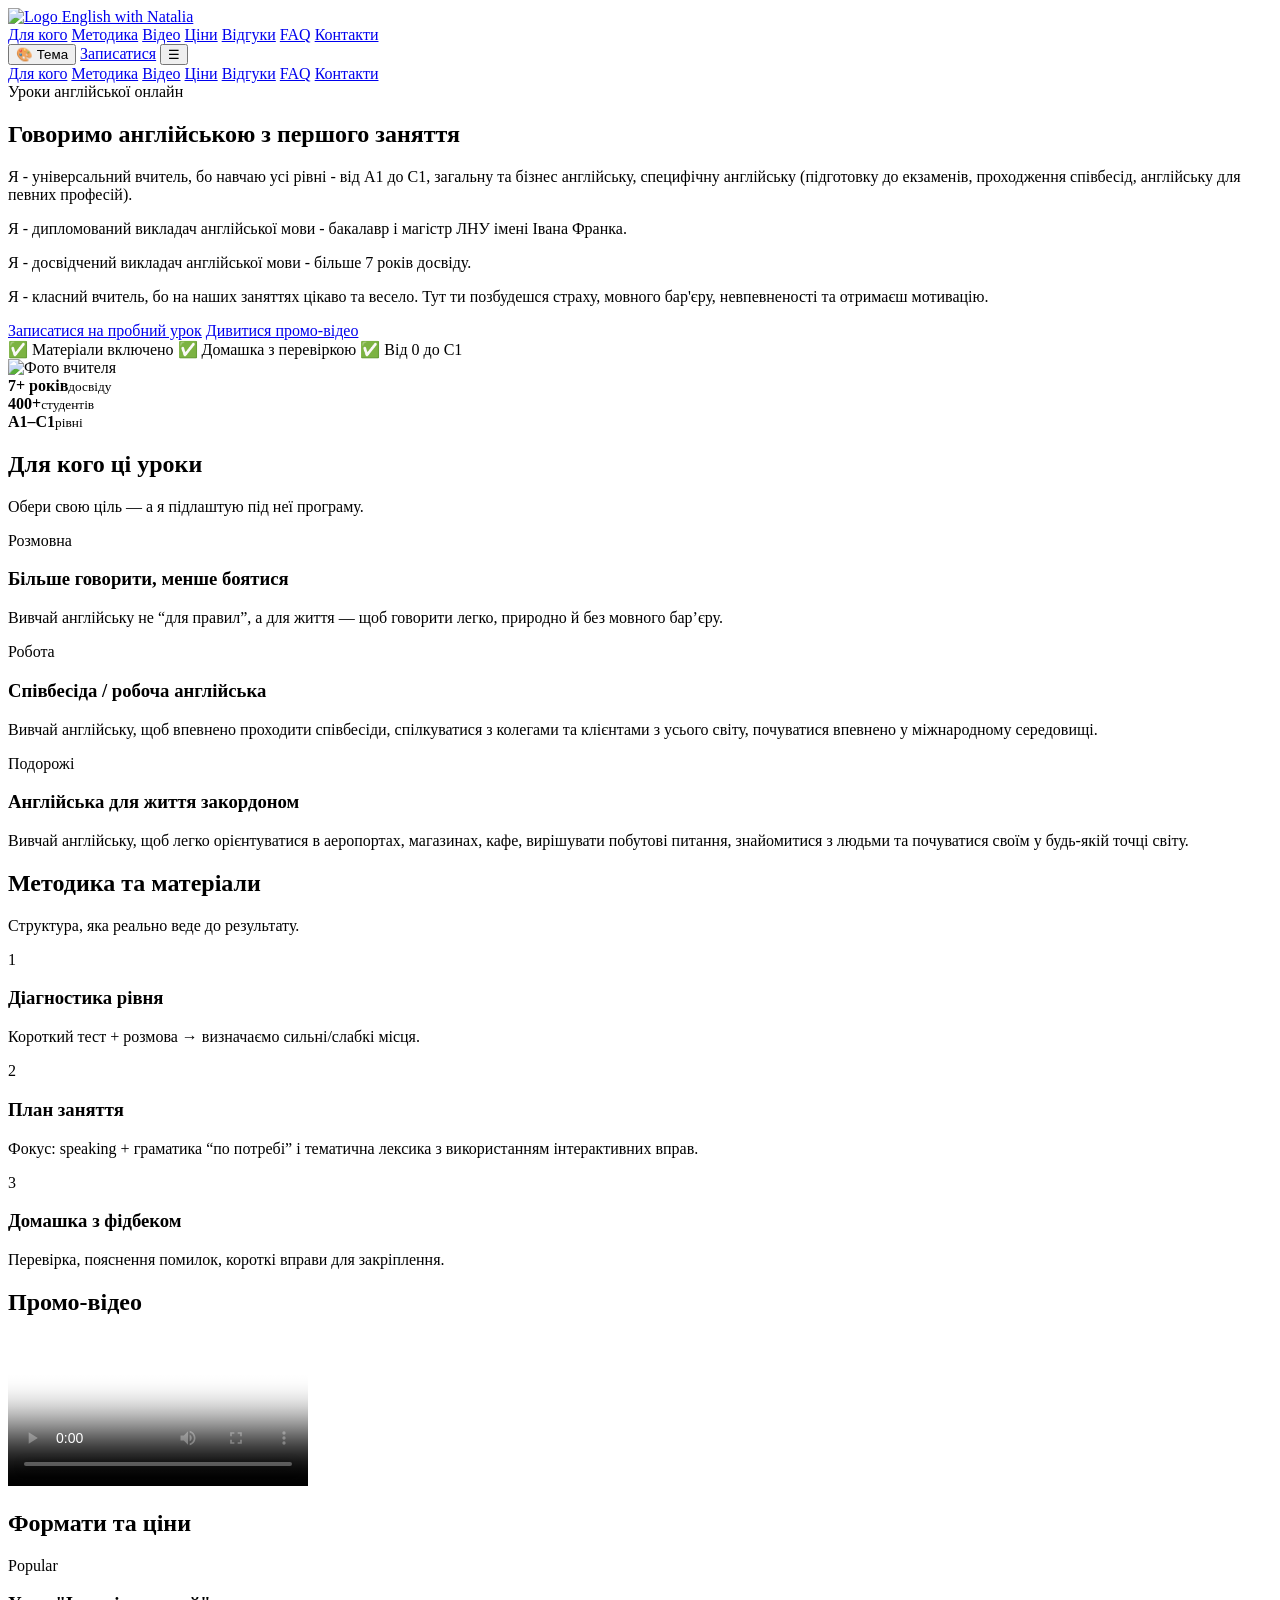
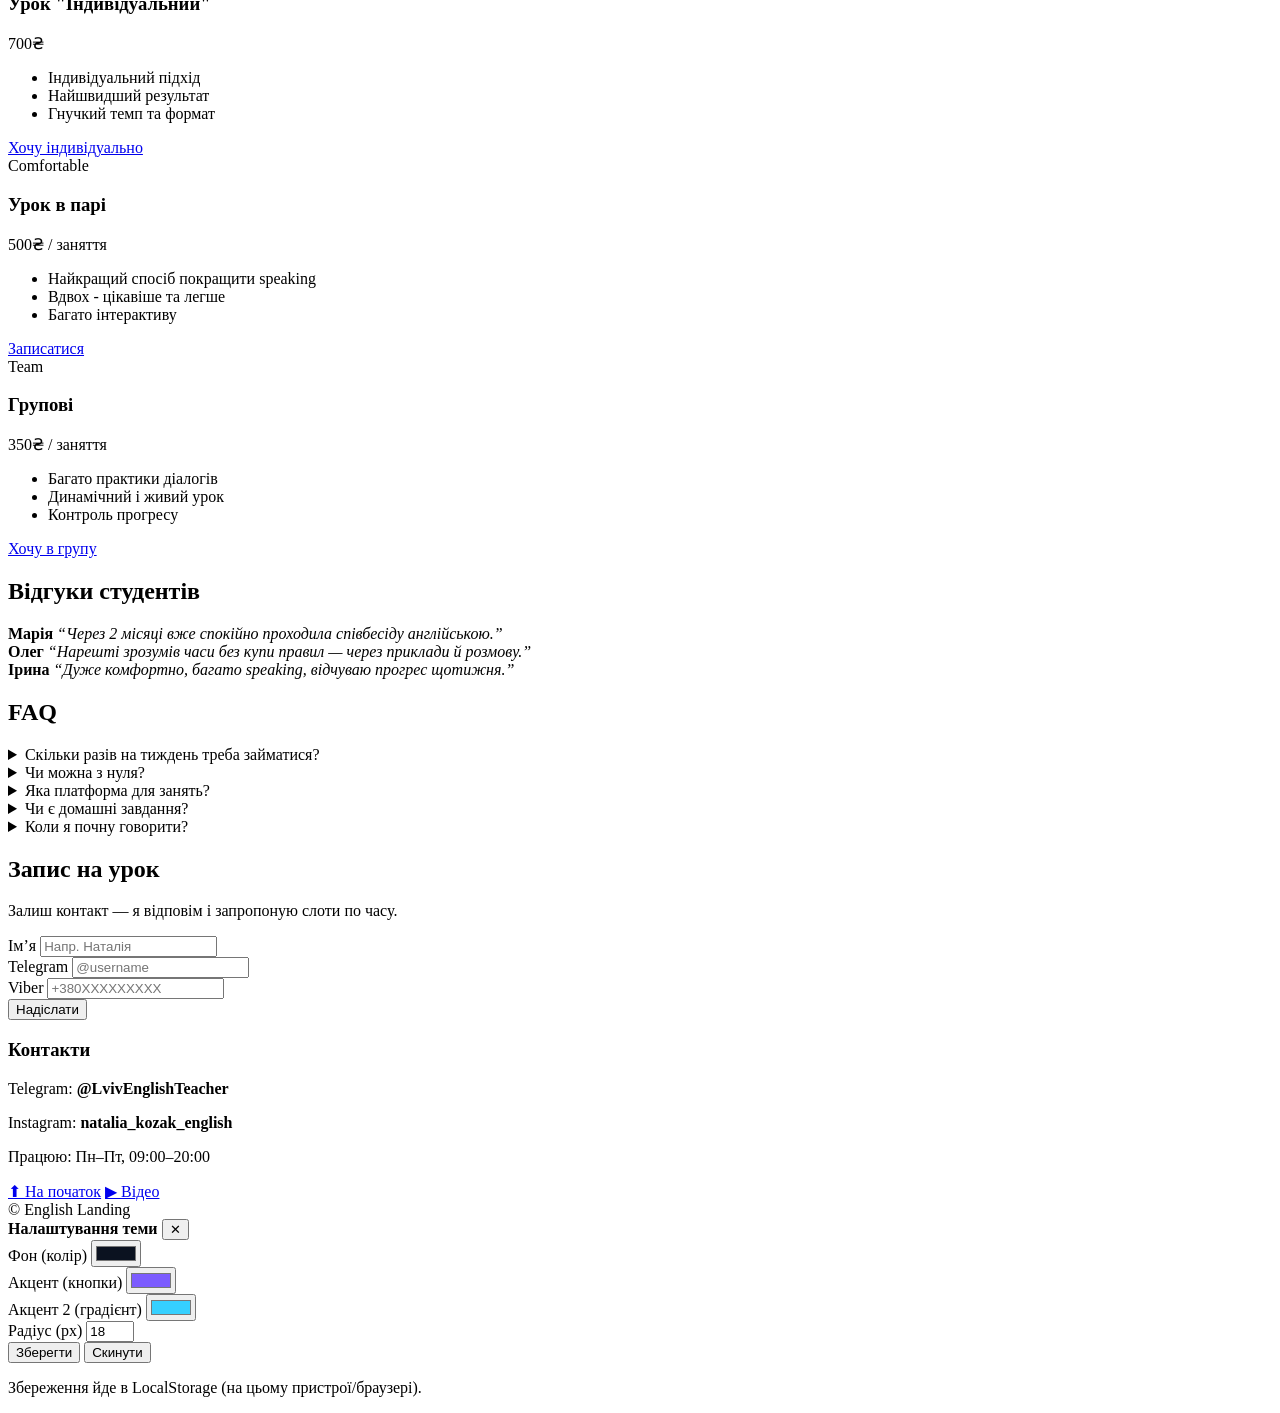
==== index.html @ 418b1274 "Add files via upload" ====
<!doctype html>
<html lang="uk">
<head>
  <meta charset="utf-8" />
  <meta name="viewport" content="width=device-width, initial-scale=1" />
  <title>English Landing — One Page</title>
  <meta name="description" content="Односторінковий лендінг для вчителя англійської: плавний скрол, адаптив, відео, редагування фону і кнопок." />

  <link rel="icon" href="assets/icons/favicon.ico" />
  <link rel="stylesheet" href="assets/css/style.css" />
</head>

<body>
  <div class="bg-blobs" aria-hidden="true">
    <div class="blob b1"></div>
    <div class="blob b2"></div>
  </div>
  <div class="grain" aria-hidden="true"></div>

  <!-- Header -->
  <header class="header">
    <div class="container">
      <nav class="nav" aria-label="Головна навігація">
        <a class="brand" href="#hero">
          <span class="logo">
            <img src="assets/img/logo.png" alt="Logo" />
          </span>
          <span>English with Natalia</span>
        </a>

        <div class="navlinks" id="navlinks">
          <a href="#forwho">Для кого</a>
          <a href="#method">Методика</a>
          <a href="#video">Відео</a>
          <a href="#pricing">Ціни</a>
          <a href="#reviews">Відгуки</a>
          <a href="#faq">FAQ</a>
          <a href="#contact">Контакти</a>
        </div>

        <div class="nav-cta">
          <button class="btn" id="themeBtn" type="button" title="Налаштувати фон і кнопки">🎨 Тема</button>
          <a class="btn btn-primary" href="#contact">Записатися</a>
          <button class="btn burger" id="burger" type="button" aria-label="Відкрити меню">☰</button>
        </div>
      </nav>
    </div>

    <div class="drawer" id="drawer" role="dialog" aria-label="Мобільне меню">
      <div class="container">
        <a href="#forwho">Для кого</a>
        <a href="#method">Методика</a>
        <a href="#video">Відео</a>
        <a href="#pricing">Ціни</a>
        <a href="#reviews">Відгуки</a>
        <a href="#faq">FAQ</a>
        <a href="#contact">Контакти</a>
      </div>
    </div>
  </header>

  <!-- Main -->
  <main>
    <!-- Hero -->
    <section class="hero" id="hero">
      <div class="container">
        <div class="hero-grid">
          <div class="card hero-copy">
            <div class="kicker"><span class="dot"></span>Уроки англійської онлайн</div>
            <h1>Говоримо англійською з першого заняття</h1>
            <p class="hero-lead">
              Я - універсальний вчитель, бо навчаю усі рівні - від А1 до С1, загальну та бізнес англійську, специфічну англійську (підготовку до екзаменів, проходження співбесід, англійську для певних професій).
			<p class="hero-lead">
              Я - дипломований викладач англійської мови - бакалавр і магістр ЛНУ імені Івана Франка.
			<p class="hero-lead">
			  Я - досвідчений викладач англійської мови - більше 7 років досвіду.
			<p class="hero-lead">
			  Я - класний вчитель, бо на наших заняттях цікаво та весело. Тут ти позбудешся страху, мовного бар'єру, невпевненості та отримаєш мотивацію.

            </p>

            <div class="hero-actions">
              <a class="btn btn-primary" href="#contact">Записатися на пробний урок</a>
              <a class="btn" href="#video">Дивитися промо-відео</a>
            </div>

            <div class="pill-row" aria-label="Переваги коротко">
              <span class="pill">✅ Матеріали включено</span>
              <span class="pill">✅ Домашка з перевіркою</span>
              <span class="pill">✅ Від 0 до C1</span>
            </div>
          </div>

          <div class="card hero-media">
            <div class="portrait">
              <img class="hero-photo" src="assets/img/hero-photo.jpg" alt="Фото вчителя" />
            </div>

            <div class="stats" aria-label="Швидкі цифри">
              <div class="stat"><b>7+ років</b><small>досвіду</small></div>
              <div class="stat"><b>400+</b><small>студентів</small></div>
              <div class="stat"><b>A1–C1</b><small>рівні</small></div>
            </div>
          </div>
        </div>
      </div>
    </section>

    <!-- For who -->
    <section id="forwho">
      <div class="container">
        <div class="section-head">
          <h2>Для кого ці уроки</h2>
          <p>Обери свою ціль — а я підлаштую під неї програму.</p>
        </div>

        <div class="grid-3">
          <div class="card feature">
            <div class="tag">Розмовна</div>
            <h3>Більше говорити, менше боятися</h3>
            <p>Вивчай англійську не “для правил”, а для життя — щоб говорити легко, природно й без мовного бар’єру.</p>
          </div>
          <div class="card feature">
            <div class="tag">Робота</div>
            <h3>Співбесіда / робоча англійська</h3>
            <p>Вивчай англійську, щоб впевнено проходити співбесіди, спілкуватися з колегами та клієнтами з усього світу, почуватися впевнено у міжнародному середовищі.</p>
          </div>
          <div class="card feature">
            <div class="tag">Подорожі</div>
            <h3>Англійська для життя закордоном</h3>
            <p>Вивчай англійську, щоб легко орієнтуватися в аеропортах, магазинах, кафе, вирішувати побутові питання, знайомитися з людьми та почуватися своїм у будь-якій точці світу.</p>
          </div>
        </div>
      </div>
    </section>

    <!-- Method -->
    <section id="method">
      <div class="container">
        <div class="section-head">
          <h2>Методика та матеріали</h2>
          <p>Структура, яка реально веде до результату.</p>
        </div>

        <div class="grid-3">
          <div class="card feature">
            <div class="tag">1</div>
            <h3>Діагностика рівня</h3>
            <p>Короткий тест + розмова → визначаємо сильні/слабкі місця.</p>
          </div>
          <div class="card feature">
            <div class="tag">2</div>
            <h3>План заняття</h3>
            <p>Фокус: speaking + граматика “по потребі” і тематична лексика з використанням інтерактивних вправ.</p>
          </div>
          <div class="card feature">
            <div class="tag">3</div>
            <h3>Домашка з фідбеком</h3>
            <p>Перевірка, пояснення помилок, короткі вправи для закріплення.</p>
          </div>
        </div>
      </div>
    </section>

    <!-- Video -->
    <section id="video">
      <div class="container">
        <div class="section-head">
          <h2>Промо-відео</h2>
        </div>

        <div class="card video-wrap">
          <div class="video">
            <video
              controls
              playsinline
              preload="metadata"
              poster="assets/img/video-cover.jpg"
            >
              <source src="assets/video/promo.mp4" type="video/mp4" />
              Ваш браузер не підтримує відео.
            </video>
          </div>
        </div>
      </div>
    </section>

    <!-- Pricing -->
    <section id="pricing">
      <div class="container">
        <div class="section-head">
          <h2>Формати та ціни</h2>
        </div>

        <div class="grid-3">
          <div class="card price-card">
            <div class="tag">Popular</div>
            <h3>Урок "Індивідуальний"</h3>
            <div class="price"> 700₴</div>
            <ul>
              <li>Індивідуальний підхід</li>
              <li>Найшвидший результат</li>
              <li>Гнучкий темп та формат</li>
            </ul>
            <a class="btn btn-primary" href="#contact">Хочу індивідуально</a>
          </div>

          <div class="card price-card popular">
            <div class="tag">Comfortable</div>
            <h3>Урок в парі</h3>
            <div class="price">500₴ / заняття</div>
            <ul>
              <li>Найкращий спосіб покращити speaking</li>
              <li>Вдвох - цікавіше та легше</li>
              <li>Багато інтерактиву</li>
            </ul>
            <a class="btn btn-primary" href="#contact">Записатися</a>
          </div>

          <div class="card price-card">
            <div class="tag">Team</div>
            <h3>Групові</h3>
            <div class="price">350₴ / заняття</div>
            <ul>
              <li>Багато практики діалогів</li>
              <li>Динамічний і живий урок</li>
              <li>Контроль прогресу</li>
            </ul>
            <a class="btn btn-primary" href="#contact">Хочу в групу</a>
          </div>
        </div>
      </div>
    </section>

    <!-- Reviews -->
    <section id="reviews">
      <div class="container">
        <div class="section-head">
          <h2>Відгуки студентів</h2>
        </div>

        <div class="grid-3">
          <div class="card quote">
            <b>Марія</b>
            <em>“Через 2 місяці вже спокійно проходила співбесіду англійською.”</em>
          </div>
          <div class="card quote">
            <b>Олег</b>
            <em>“Нарешті зрозумів часи без купи правил — через приклади й розмову.”</em>
          </div>
          <div class="card quote">
            <b>Ірина</b>
            <em>“Дуже комфортно, багато speaking, відчуваю прогрес щотижня.”</em>
          </div>
        </div>
      </div>
    </section>

    <!-- FAQ -->
    <section id="faq">
      <div class="container">
        <div class="section-head">
          <h2>FAQ</h2>
        </div>

        <details>
          <summary>Скільки разів на тиждень треба займатися?</summary>
          <p>Зазвичай 2 рази/тиждень дають стабільний прогрес. Але можна адаптувати під графік.</p>
        </details>
        <details>
          <summary>Чи можна з нуля?</summary>
          <p>Так. Почнемо з бази (A1), багато говоріння простими конструкціями + поступово нарощуємо.</p>
        </details>
        <details>
          <summary>Яка платформа для занять?</summary>
          <p>Zoom + інтерактивні матеріали. Все підкажу перед першим уроком.</p>
        </details>
		<details>
          <summary>Чи є домашні завдання?</summary>
          <p>Так, але вони практичні, інтерактивні та не займають багато часу - 15-20хв.</p>
        </details>
		<details>
          <summary>Коли я почну говорити?</summary>
          <p>З першого заняття.</p>
        </details>
      </div>
    </section>

    <!-- Contact -->
    <section id="contact">
      <div class="container">
        <div class="section-head">
          <h2>Запис на урок</h2>
          <p>Залиш контакт — я відповім і запропоную слоти по часу.</p>
        </div>

        <div class="contact-grid">
          <div class="card contact-card">
            <form id="leadForm">
              <div class="field">
                <label for="name">Ім’я</label>
                <input id="name" name="name" placeholder="Напр. Наталія" required />
              </div>

              <div class="field">
                <label for="telegram">Telegram</label>
                <input id="telegram" name="telegram" placeholder="@username" />
              </div>

              <div class="field">
                <label for="viber">Viber</label>
                <input id="viber" name="viber" placeholder="+380XXXXXXXXX" />
              </div>

              <button class="btn btn-primary" type="submit">Надіслати</button>
              <p class="hint" id="formHint"></p>
            </form>
          </div>

          <div class="card contact-card">
            <h3 class="mb10">Контакти</h3>
            <p>Telegram: <b>@LvivEnglishTeacher</b></p>
            <p>Instagram: <b>natalia_kozak_english</b></p>
            <p class="mt10">Працюю: Пн–Пт, 09:00–20:00</p>
            <div class="contact-actions">
              <a class="btn" href="#hero">⬆︎ На початок</a>
              <a class="btn" href="#video">▶︎ Відео</a>
            </div>
          </div>
        </div>
      </div>
    </section>
  </main>

  <footer>
    <div class="container footer-row">
      <span>© <span id="year"></span> English Landing</span>
    </div>
  </footer>

  <!-- Theme editor panel -->
  <div class="theme-panel" id="themePanel" aria-label="Панель теми">
    <div class="card">
      <div class="panel-head">
        <b>Налаштування теми</b>
        <button class="btn" id="closeTheme" type="button">✕</button>
      </div>

      <div class="panel-grid">
        <div class="control">
          <label for="bgColor">Фон (колір)</label>
          <input id="bgColor" type="color" value="#0b1220" />
        </div>
        <div class="control">
          <label for="accentColor">Акцент (кнопки)</label>
          <input id="accentColor" type="color" value="#7c5cff" />
        </div>

        <div class="control">
          <label for="accent2Color">Акцент 2 (градієнт)</label>
          <input id="accent2Color" type="color" value="#35d0ff" />
        </div>
        <div class="control">
          <label for="radius">Радіус (px)</label>
          <input id="radius" type="number" min="10" max="28" step="1" value="18" />
        </div>
      </div>

      <div class="panel-actions">
        <button class="btn btn-primary" id="saveTheme" type="button">Зберегти</button>
        <button class="btn" id="resetTheme" type="button">Скинути</button>
      </div>

      <p class="hint">Збереження йде в LocalStorage (на цьому пристрої/браузері).</p>
    </div>
  </div>

  <script src="assets/js/script.js"></script>
</body>
</html>
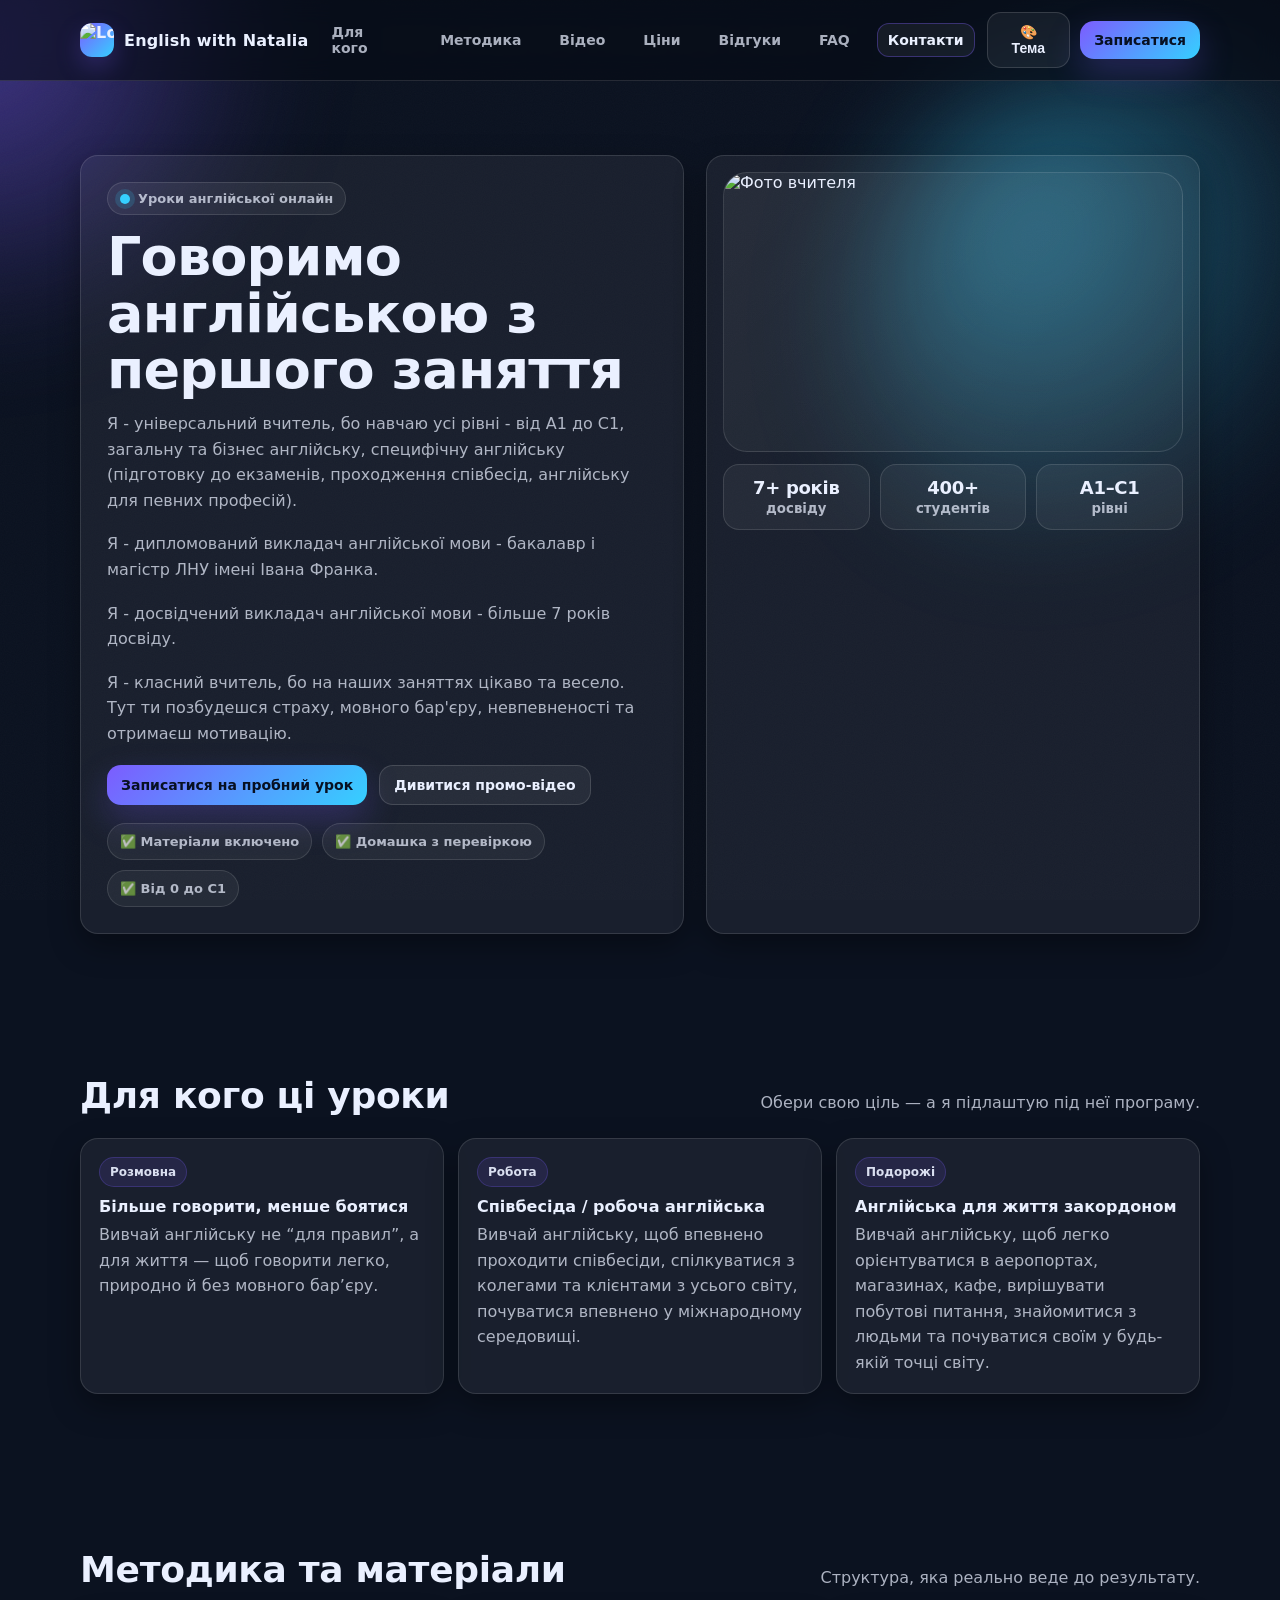
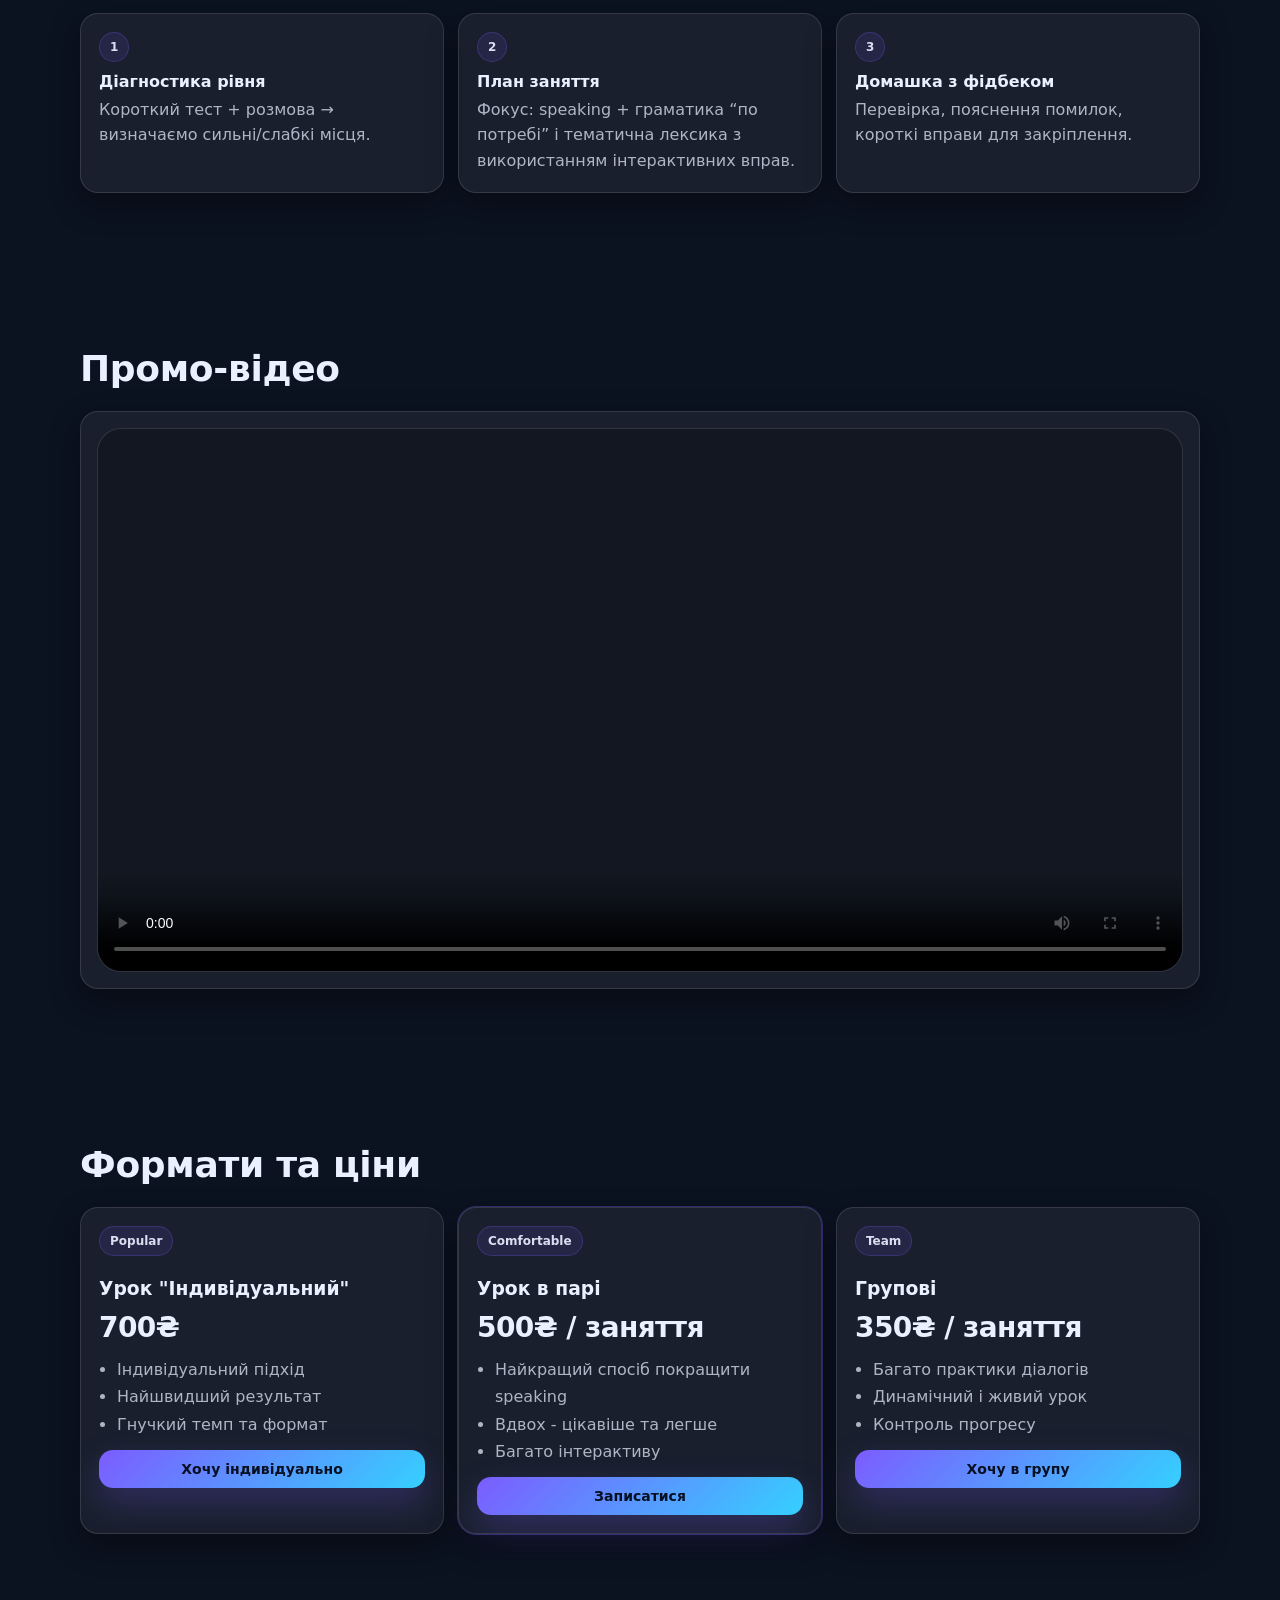
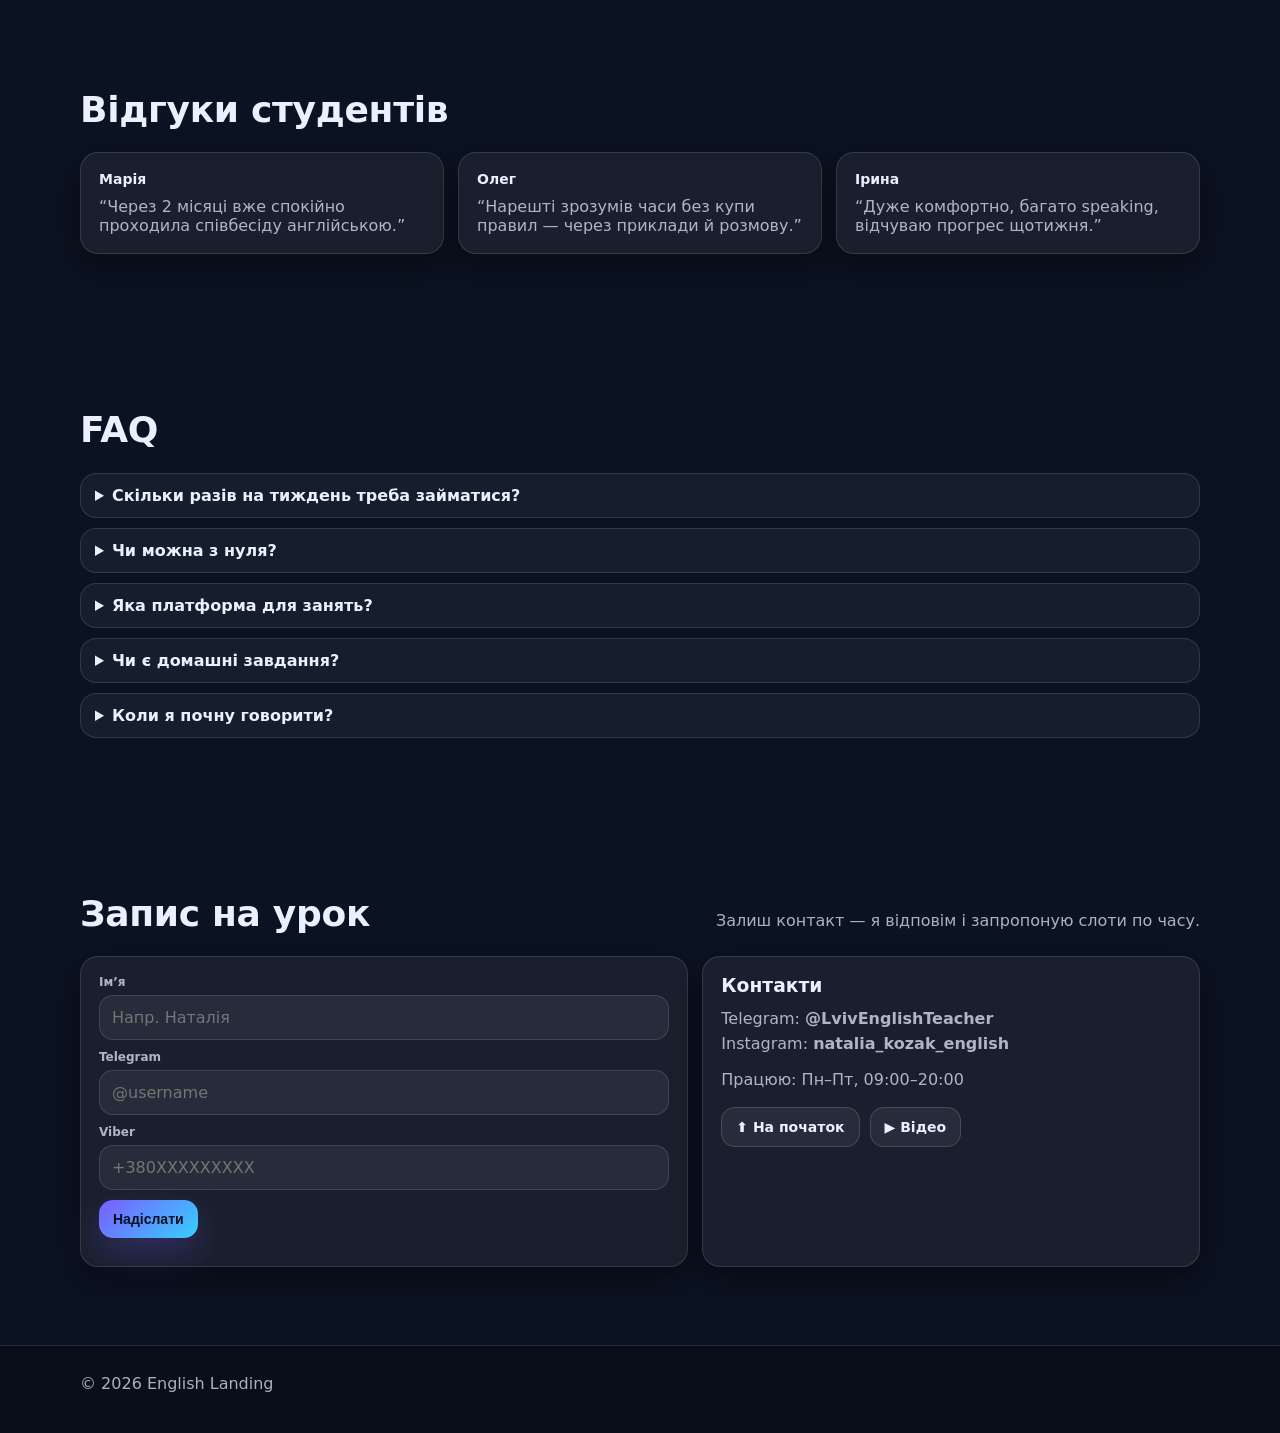
==== commit 702d9c86: "Inted update" ====
--- a/index.html
+++ b/index.html
@@ -377,4 +377,4 @@
 
   <script src="assets/js/script.js"></script>
 </body>
-</html>+</html>
--- a/assets/css/style.css
+++ b/assets/css/style.css
@@ -0,0 +1,508 @@
+:root{
+  --bg: #0b1220;
+  --surface: rgba(255,255,255,.06);
+  --surface-2: rgba(255,255,255,.09);
+  --text: #eaf0ff;
+  --muted: rgba(234,240,255,.72);
+  --border: rgba(255,255,255,.12);
+
+  --accent: #7c5cff;
+  --accent-2: #35d0ff;
+
+  --btn-bg: linear-gradient(135deg, var(--accent), var(--accent-2));
+  --btn-text: #071022;
+
+  --radius: 18px;
+  --shadow: 0 12px 30px rgba(0,0,0,.35);
+  --max: 1120px;
+}
+
+html{ scroll-behavior:smooth; }
+@media (prefers-reduced-motion: reduce){
+  html{ scroll-behavior:auto; }
+  *{ animation:none !important; transition:none !important; }
+}
+
+*{ box-sizing:border-box; }
+body{
+  margin:0;
+  font-family: ui-sans-serif, system-ui, -apple-system, Segoe UI, Roboto, Arial, "Apple Color Emoji","Segoe UI Emoji";
+  color: var(--text);
+  background: var(--bg);
+  overflow-x:hidden;
+}
+a{ color:inherit; text-decoration:none; }
+img{ max-width:100%; display:block; }
+
+.container{
+  width:min(var(--max), calc(100% - 40px));
+  margin-inline:auto;
+}
+
+/* Background blobs */
+.bg-blobs{
+  position:fixed;
+  inset:0;
+  z-index:-2;
+  pointer-events:none;
+  filter: blur(60px);
+  opacity:.55;
+}
+.blob{
+  position:absolute;
+  width:520px; height:520px;
+  border-radius:50%;
+  background: radial-gradient(circle at 30% 30%, rgba(124,92,255,.95), transparent 60%);
+  mix-blend-mode: screen;
+}
+.blob.b2{
+  width:560px; height:560px;
+  right:-140px; top:60px;
+  background: radial-gradient(circle at 30% 30%, rgba(53,208,255,.85), transparent 60%);
+}
+.blob.b1{ left:-180px; top:-120px; }
+.grain{
+  position:fixed;
+  inset:0;
+  z-index:-1;
+  pointer-events:none;
+  opacity:.12;
+  background-image:url("data:image/svg+xml,%3Csvg xmlns='http://www.w3.org/2000/svg' width='140' height='140'%3E%3Cfilter id='n'%3E%3CfeTurbulence type='fractalNoise' baseFrequency='.9' numOctaves='3' stitchTiles='stitch'/%3E%3C/filter%3E%3Crect width='140' height='140' filter='url(%23n)' opacity='.22'/%3E%3C/svg%3E");
+}
+
+/* Header / Nav */
+.header{
+  position:sticky;
+  top:0;
+  z-index:50;
+  backdrop-filter: blur(12px);
+  background: rgba(6,10,20,.6);
+  border-bottom: 1px solid var(--border);
+}
+.nav{
+  display:flex;
+  align-items:center;
+  justify-content:space-between;
+  padding:12px 0;
+  gap:12px;
+}
+.brand{
+  display:flex;
+  align-items:center;
+  gap:10px;
+  font-weight:700;
+  letter-spacing:.2px;
+  white-space:nowrap;
+}
+.logo{
+  width:34px; height:34px;
+  border-radius:12px;
+  overflow:hidden;
+  background: linear-gradient(135deg, rgba(124,92,255,1), rgba(53,208,255,1));
+  box-shadow: 0 10px 24px rgba(124,92,255,.25);
+  display:grid;
+  place-items:center;
+}
+.logo img{
+  width:100%;
+  height:100%;
+  object-fit:cover;
+}
+
+.navlinks{
+  display:flex;
+  gap:16px;
+  align-items:center;
+}
+.navlinks a{
+  padding:8px 10px;
+  border-radius:12px;
+  color: var(--muted);
+  font-weight:600;
+  font-size:14px;
+  border:1px solid transparent;
+}
+.navlinks a:hover{
+  color: var(--text);
+  background: rgba(255,255,255,.05);
+  border-color: var(--border);
+}
+.navlinks a.active{
+  color: var(--text);
+  background: rgba(255,255,255,.06);
+  border-color: rgba(124,92,255,.35);
+}
+
+.nav-cta{
+  display:flex;
+  align-items:center;
+  gap:10px;
+}
+.btn{
+  display:inline-flex;
+  align-items:center;
+  justify-content:center;
+  gap:10px;
+  padding: 11px 14px;
+  border-radius: 14px;
+  border: 1px solid rgba(255,255,255,.14);
+  background: rgba(255,255,255,.06);
+  color: var(--text);
+  font-weight:800;
+  font-size:14px;
+  cursor:pointer;
+  transition: transform .12s ease, background .12s ease, border-color .12s ease;
+  user-select:none;
+}
+.btn:hover{ transform: translateY(-1px); background: rgba(255,255,255,.08); }
+.btn:active{ transform: translateY(0); }
+
+.btn-primary{
+  border:none;
+  background: var(--btn-bg);
+  color: var(--btn-text);
+  box-shadow: 0 14px 34px rgba(124,92,255,.25);
+}
+
+.burger{
+  display:none;
+  width:44px;
+  height:44px;
+  border-radius:14px;
+}
+
+/* Mobile drawer */
+.drawer{
+  display:none;
+  position:fixed;
+  top:64px;
+  left:0; right:0;
+  background: rgba(6,10,20,.92);
+  border-bottom:1px solid var(--border);
+  backdrop-filter: blur(14px);
+  padding:12px 0 16px;
+  z-index:49;
+}
+.drawer a{
+  display:block;
+  padding:12px 0;
+  color: var(--muted);
+  font-weight:700;
+}
+.drawer a:hover{ color: var(--text); }
+
+/* Sections */
+section{ padding: 78px 0; }
+.section-head{
+  display:flex;
+  align-items:flex-end;
+  justify-content:space-between;
+  gap:14px;
+  margin-bottom:22px;
+}
+h1,h2,h3{ margin:0; }
+h2{
+  font-size: clamp(24px, 4vw, 36px);
+  line-height:1.12;
+  letter-spacing:-.3px;
+}
+p{ margin:0; color: var(--muted); line-height:1.6; }
+
+.card{
+  border:1px solid var(--border);
+  background: var(--surface);
+  border-radius: var(--radius);
+  box-shadow: var(--shadow);
+}
+
+/* Hero */
+.hero{ padding: 74px 0 64px; }
+.hero-grid{
+  display:grid;
+  grid-template-columns: 1.1fr .9fr;
+  gap:22px;
+  align-items:stretch;
+}
+.hero-copy{ padding: 26px; }
+.kicker{
+  display:inline-flex;
+  gap:8px;
+  align-items:center;
+  padding:8px 12px;
+  border-radius:999px;
+  background: rgba(255,255,255,.06);
+  border: 1px solid var(--border);
+  color: var(--muted);
+  font-weight:700;
+  font-size:13px;
+  margin-bottom:14px;
+  width:fit-content;
+}
+.dot{
+  width:10px;height:10px;border-radius:50%;
+  background: rgba(53,208,255,1);
+  box-shadow: 0 0 0 5px rgba(53,208,255,.16);
+}
+.hero h1{
+  font-size: clamp(32px, 5vw, 54px);
+  line-height:1.05;
+  letter-spacing:-.8px;
+  margin-bottom:12px;
+}
+.hero-lead{
+  font-size: 16px;
+  margin-bottom:18px;
+  max-width: 60ch;
+}
+.hero-actions{
+  display:flex;
+  gap:12px;
+  flex-wrap:wrap;
+  margin-top: 18px;
+}
+.pill-row{
+  display:flex;
+  gap:10px;
+  flex-wrap:wrap;
+  margin-top: 18px;
+}
+.pill{
+  padding:10px 12px;
+  border-radius:999px;
+  background: rgba(255,255,255,.05);
+  border:1px solid var(--border);
+  color: var(--muted);
+  font-weight:700;
+  font-size:13px;
+}
+
+.hero-media{
+  padding: 16px;
+  display:flex;
+  flex-direction:column;
+  gap:12px;
+}
+.portrait{
+  border-radius: calc(var(--radius) + 6px);
+  overflow:hidden;
+  border:1px solid var(--border);
+  background: linear-gradient(135deg, rgba(255,255,255,.06), rgba(255,255,255,.02));
+  position:relative;
+  min-height: 280px;
+}
+.hero-photo{
+  width:100%;
+  height:100%;
+  object-fit:cover;
+  display:block;
+}
+
+.stats{
+  display:grid;
+  grid-template-columns: repeat(3, 1fr);
+  gap:10px;
+}
+.stat{
+  padding:12px;
+  border-radius:16px;
+  border:1px solid var(--border);
+  background: rgba(255,255,255,.05);
+  text-align:center;
+}
+.stat b{
+  display:block;
+  font-size:18px;
+  letter-spacing:-.3px;
+}
+.stat small{ color: var(--muted); font-weight:700; }
+
+/* Grids */
+.grid-3{
+  display:grid;
+  grid-template-columns: repeat(3, 1fr);
+  gap:14px;
+}
+.feature{ padding:18px; }
+.feature h3{ font-size:16px; margin-bottom:6px; }
+.tag{
+  display:inline-flex;
+  padding:7px 10px;
+  border-radius:999px;
+  background: rgba(124,92,255,.12);
+  border:1px solid rgba(124,92,255,.25);
+  color: rgba(234,240,255,.92);
+  font-weight:800;
+  font-size:12px;
+  margin-bottom:10px;
+  width:fit-content;
+}
+
+/* Video */
+.video-wrap{ padding: 16px; }
+.video{
+  width:100%;
+  border-radius: calc(var(--radius) + 6px);
+  overflow:hidden;
+  border:1px solid var(--border);
+  background: rgba(0,0,0,.25);
+}
+.video video{ width:100%; height:auto; display:block; }
+.video-hint{ margin-top:12px; }
+
+/* Pricing */
+.price-card{
+  padding:18px;
+  display:flex;
+  flex-direction:column;
+  gap:12px;
+}
+.price{ font-size:28px; font-weight:900; letter-spacing:-.6px; }
+.price-card ul{
+  margin:0;
+  padding:0 0 0 18px;
+  color: var(--muted);
+  line-height:1.7;
+}
+.price-card .btn{ width:100%; }
+.price-card.popular{ outline:1px solid rgba(124,92,255,.35); }
+
+/* Reviews */
+.quote{
+  padding:18px;
+  display:flex;
+  flex-direction:column;
+  gap:10px;
+}
+.quote b{ font-size:14px; }
+.quote em{ font-style:normal; color:var(--muted); }
+
+/* FAQ */
+details{
+  border:1px solid var(--border);
+  border-radius:16px;
+  background: rgba(255,255,255,.05);
+  padding: 12px 14px;
+}
+details + details{ margin-top:10px; }
+summary{
+  cursor:pointer;
+  font-weight:800;
+  color: var(--text);
+  outline:none;
+}
+details p{ margin-top:10px; }
+
+/* Contact */
+.contact-grid{
+  display:grid;
+  grid-template-columns: 1.1fr .9fr;
+  gap:14px;
+  align-items:stretch;
+}
+.contact-card{ padding:18px; }
+.field{
+  display:flex;
+  flex-direction:column;
+  gap:6px;
+  margin-bottom:10px;
+}
+label{
+  font-weight:800;
+  color: var(--muted);
+  font-size:12px;
+}
+input, textarea{
+  width:100%;
+  padding:12px 12px;
+  border-radius:14px;
+  border:1px solid var(--border);
+  background: rgba(255,255,255,.06);
+  color: var(--text);
+  font: inherit;
+  outline:none;
+}
+textarea{ min-height:110px; resize:vertical; }
+.hint{
+  font-size:12px;
+  color: var(--muted);
+  margin-top:10px;
+}
+
+.mb10{ margin-bottom:10px; }
+.mt10{ margin-top:10px; }
+.contact-actions{ margin-top:14px; display:flex; gap:10px; flex-wrap:wrap; }
+
+/* Footer */
+footer{
+  padding: 28px 0 40px;
+  color: var(--muted);
+  border-top:1px solid var(--border);
+  background: rgba(6,10,20,.35);
+}
+.footer-row{
+  display:flex;
+  justify-content:space-between;
+  gap:12px;
+  flex-wrap:wrap;
+}
+
+/* Theme panel */
+.theme-panel{
+  position:fixed;
+  right:14px;
+  bottom:14px;
+  z-index:60;
+  width: min(360px, calc(100vw - 28px));
+  display:none;
+}
+.theme-panel.open{ display:block; }
+.theme-panel .card{ padding:14px; }
+.panel-head{
+  display:flex;
+  justify-content:space-between;
+  align-items:center;
+  gap:10px;
+  margin-bottom:10px;
+}
+.panel-head b{ font-size:14px; }
+.panel-grid{
+  display:grid;
+  grid-template-columns: 1fr 1fr;
+  gap:10px;
+}
+.control{
+  display:flex;
+  flex-direction:column;
+  gap:6px;
+}
+.control label{
+  font-size:12px;
+  color: var(--muted);
+  font-weight:800;
+}
+.control input[type="color"]{
+  height:42px;
+  padding:0;
+  border-radius:12px;
+  overflow:hidden;
+  border:1px solid var(--border);
+  background: rgba(255,255,255,.06);
+}
+.panel-actions{
+  display:flex;
+  gap:10px;
+  margin-top:10px;
+}
+
+/* Responsive */
+@media (max-width: 920px){
+  .hero-grid{ grid-template-columns: 1fr; }
+  .contact-grid{ grid-template-columns: 1fr; }
+}
+@media (max-width: 760px){
+  section{ padding: 64px 0; }
+  .navlinks{ display:none; }
+  .burger{ display:inline-flex; }
+  .stats{ grid-template-columns: repeat(3, 1fr); }
+  .grid-3{ grid-template-columns: 1fr; }
+}
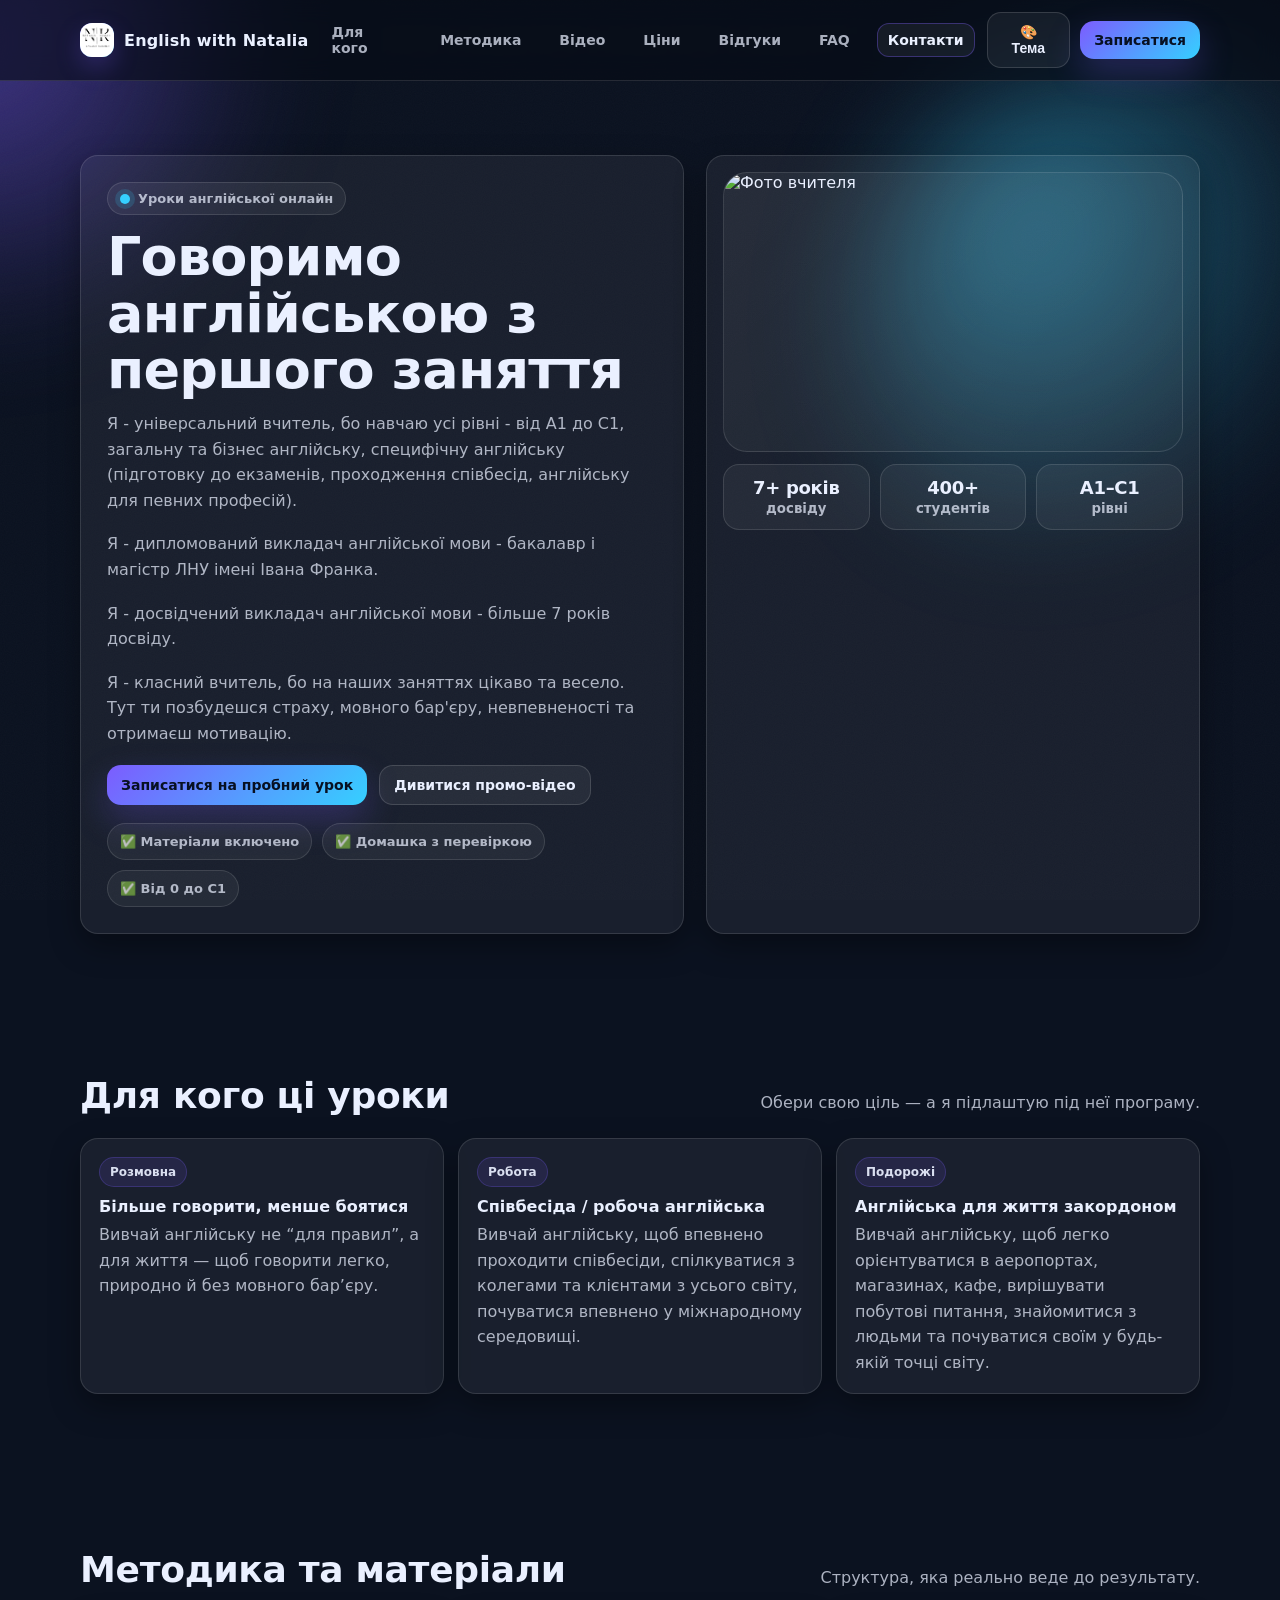
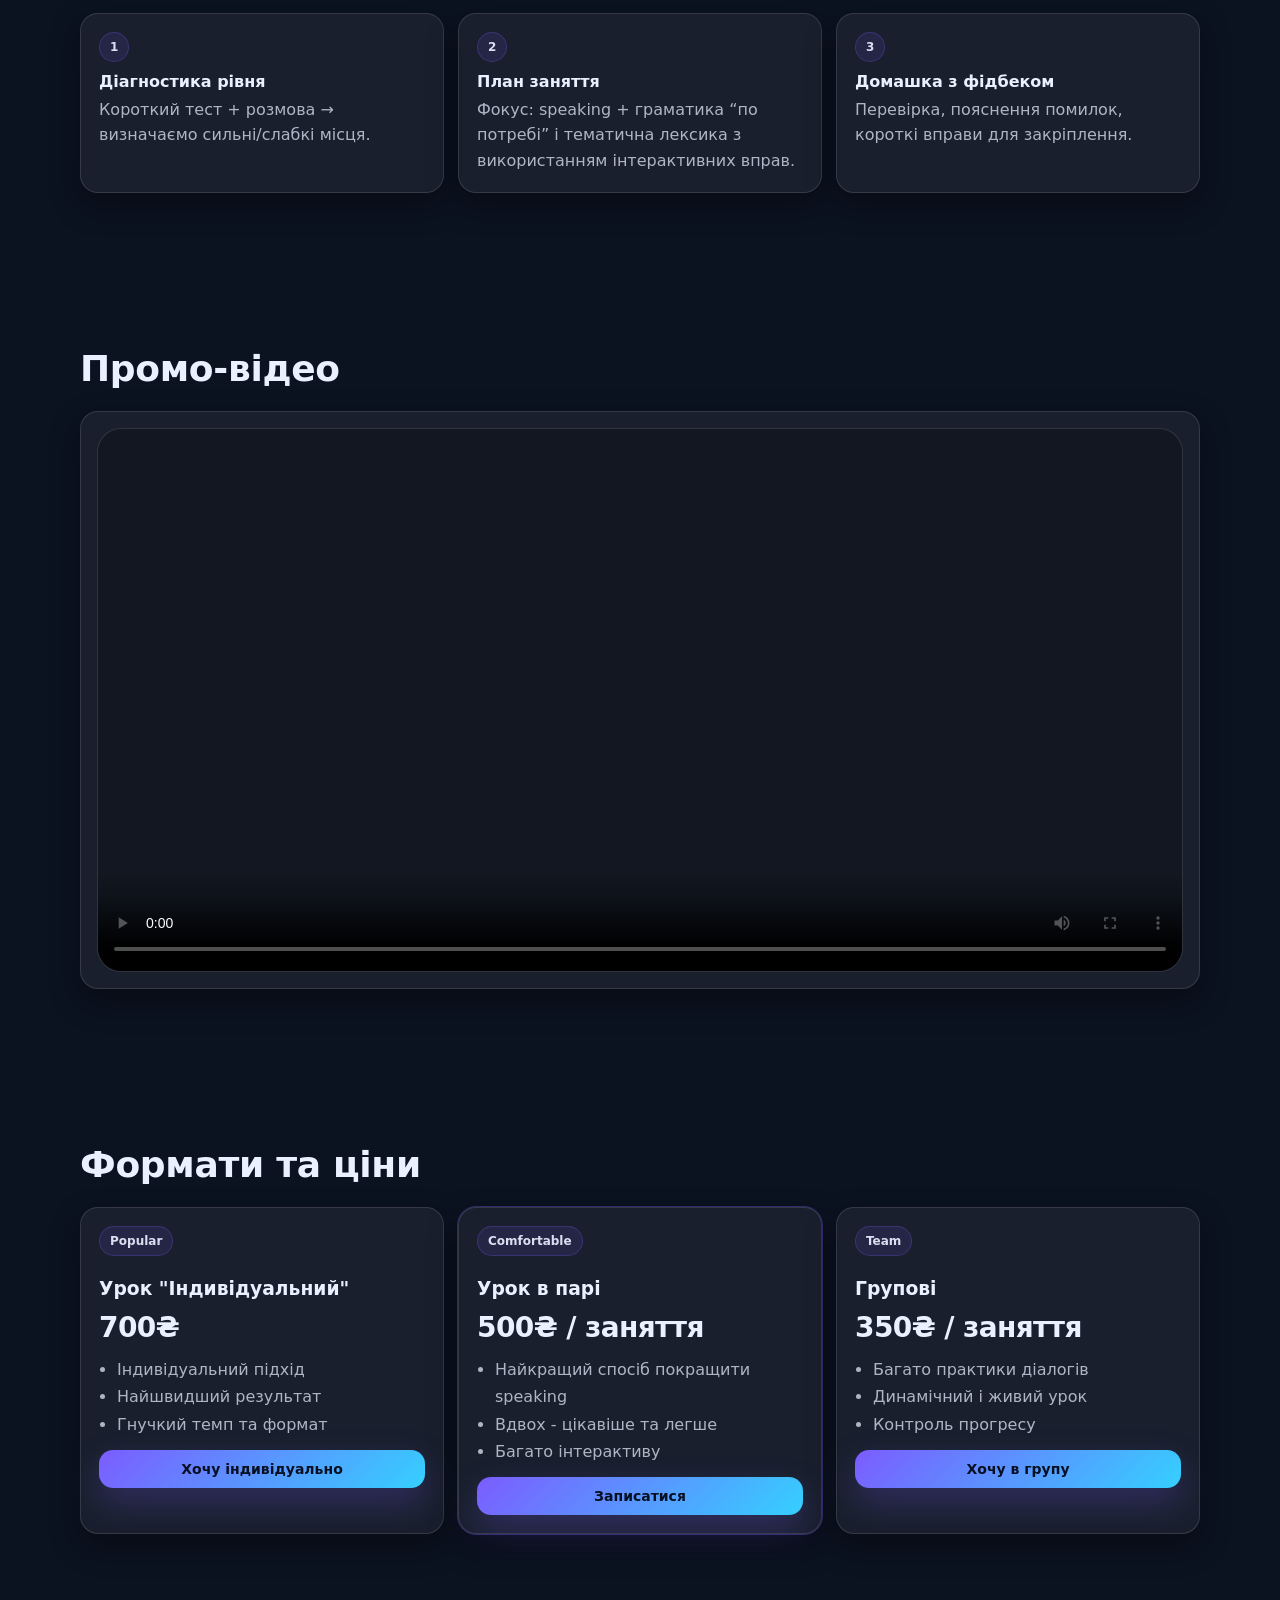
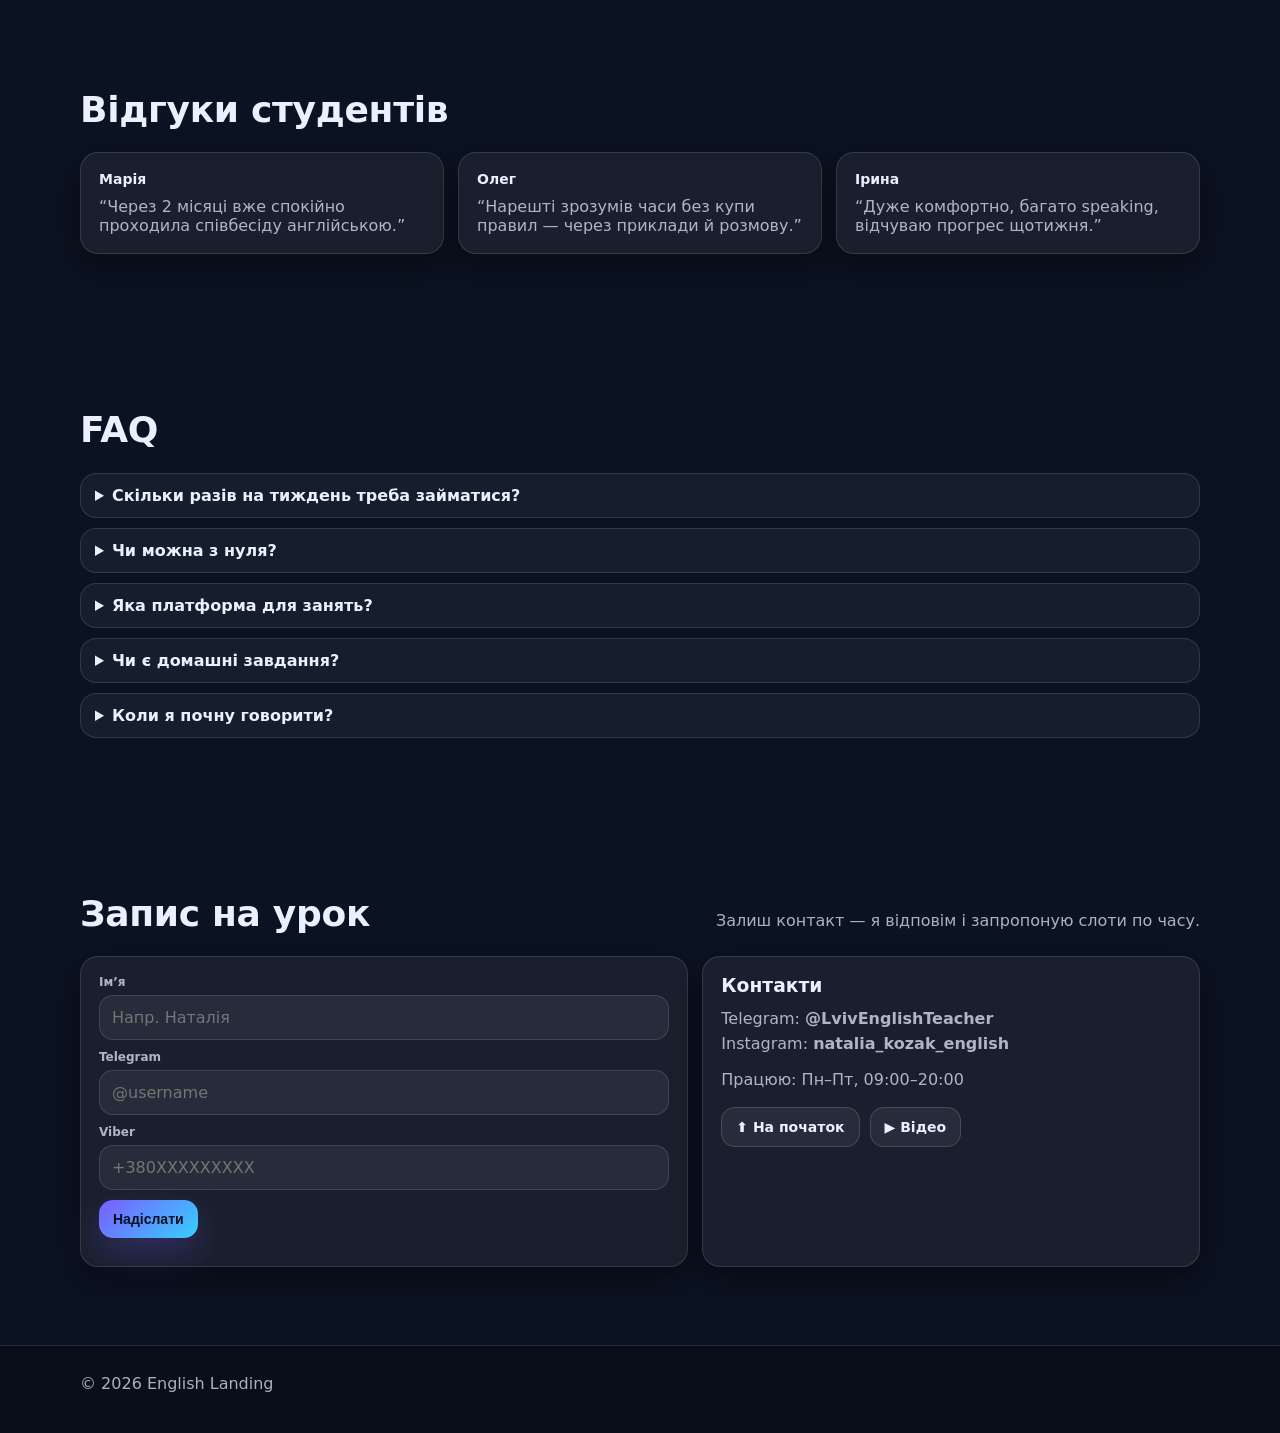
==== commit 8f296ff2: "Inted update photo register" ====
--- a/index.html
+++ b/index.html
@@ -93,7 +93,7 @@
 
           <div class="card hero-media">
             <div class="portrait">
-              <img class="hero-photo" src="assets/img/hero-photo.jpg" alt="Фото вчителя" />
+              <img class="hero-photo" src="assets/img/hero-photo.JPG" alt="Фото вчителя" />
             </div>
 
             <div class="stats" aria-label="Швидкі цифри">
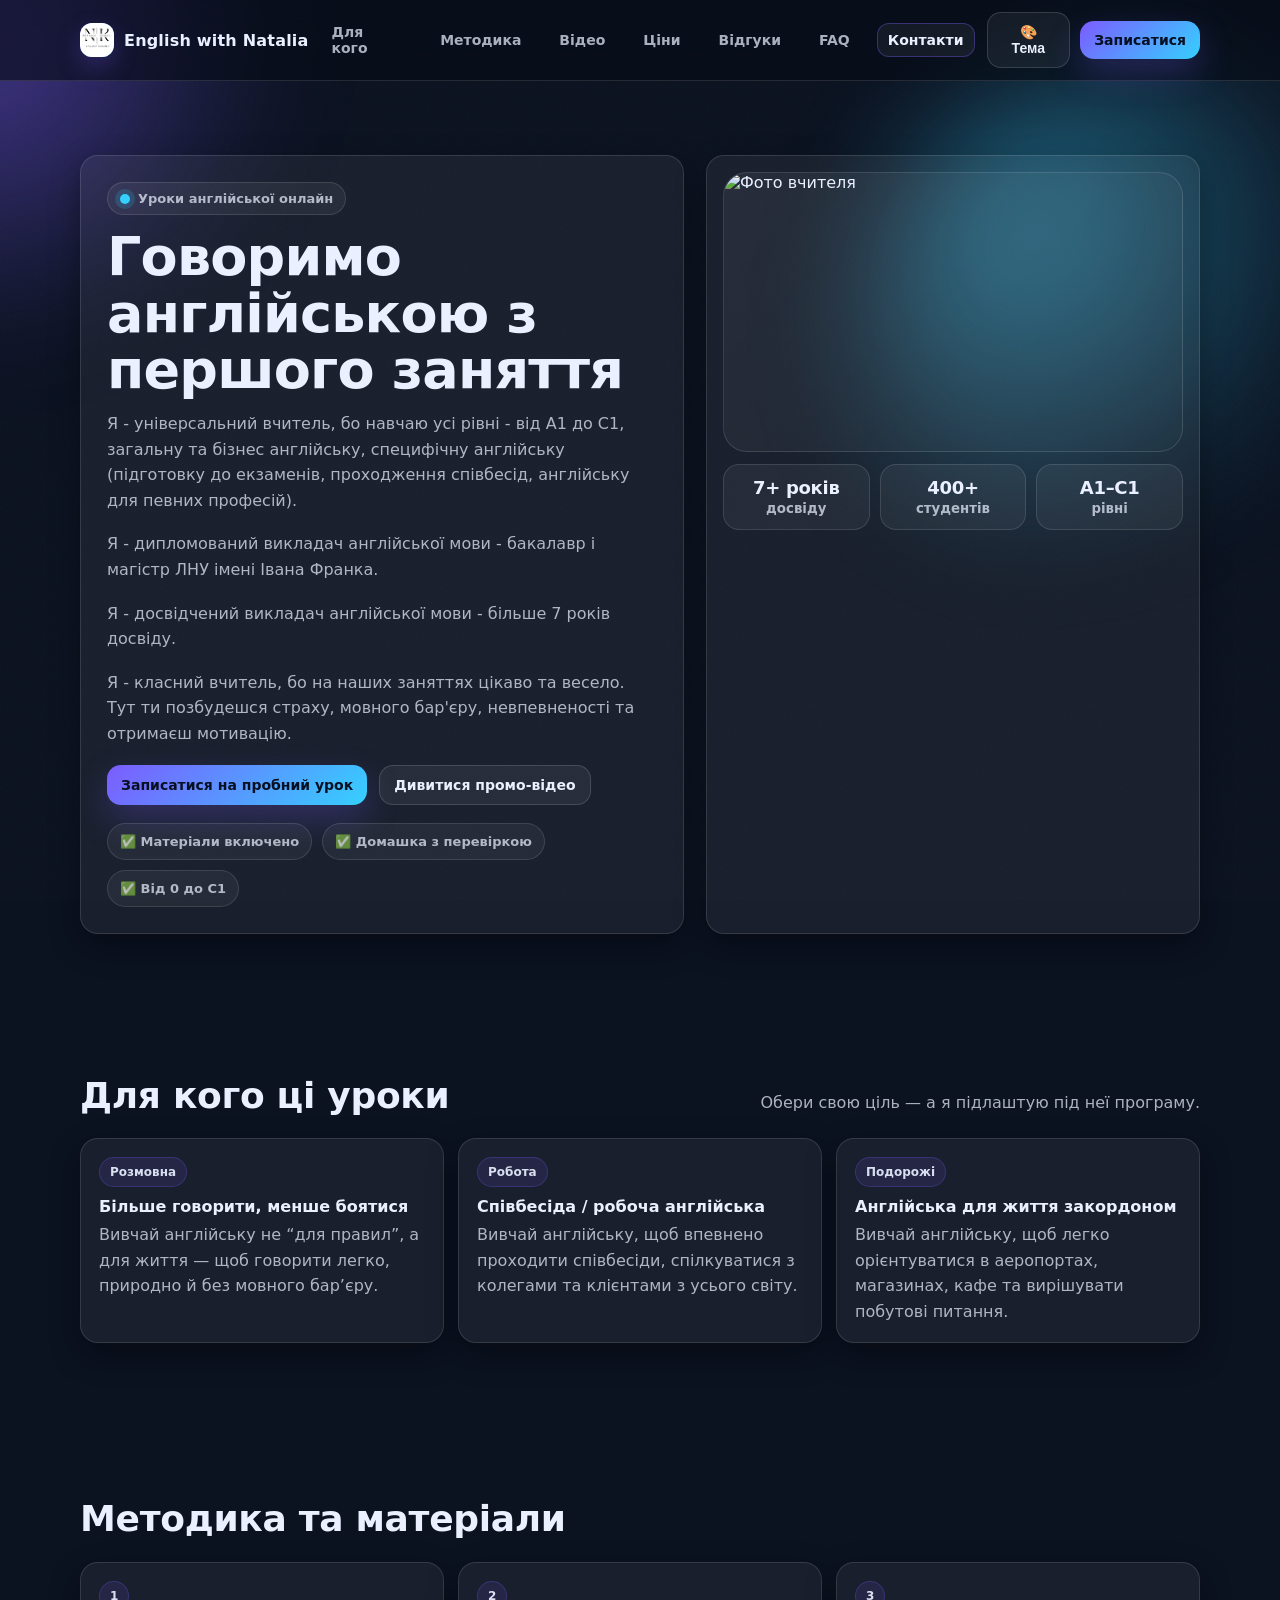
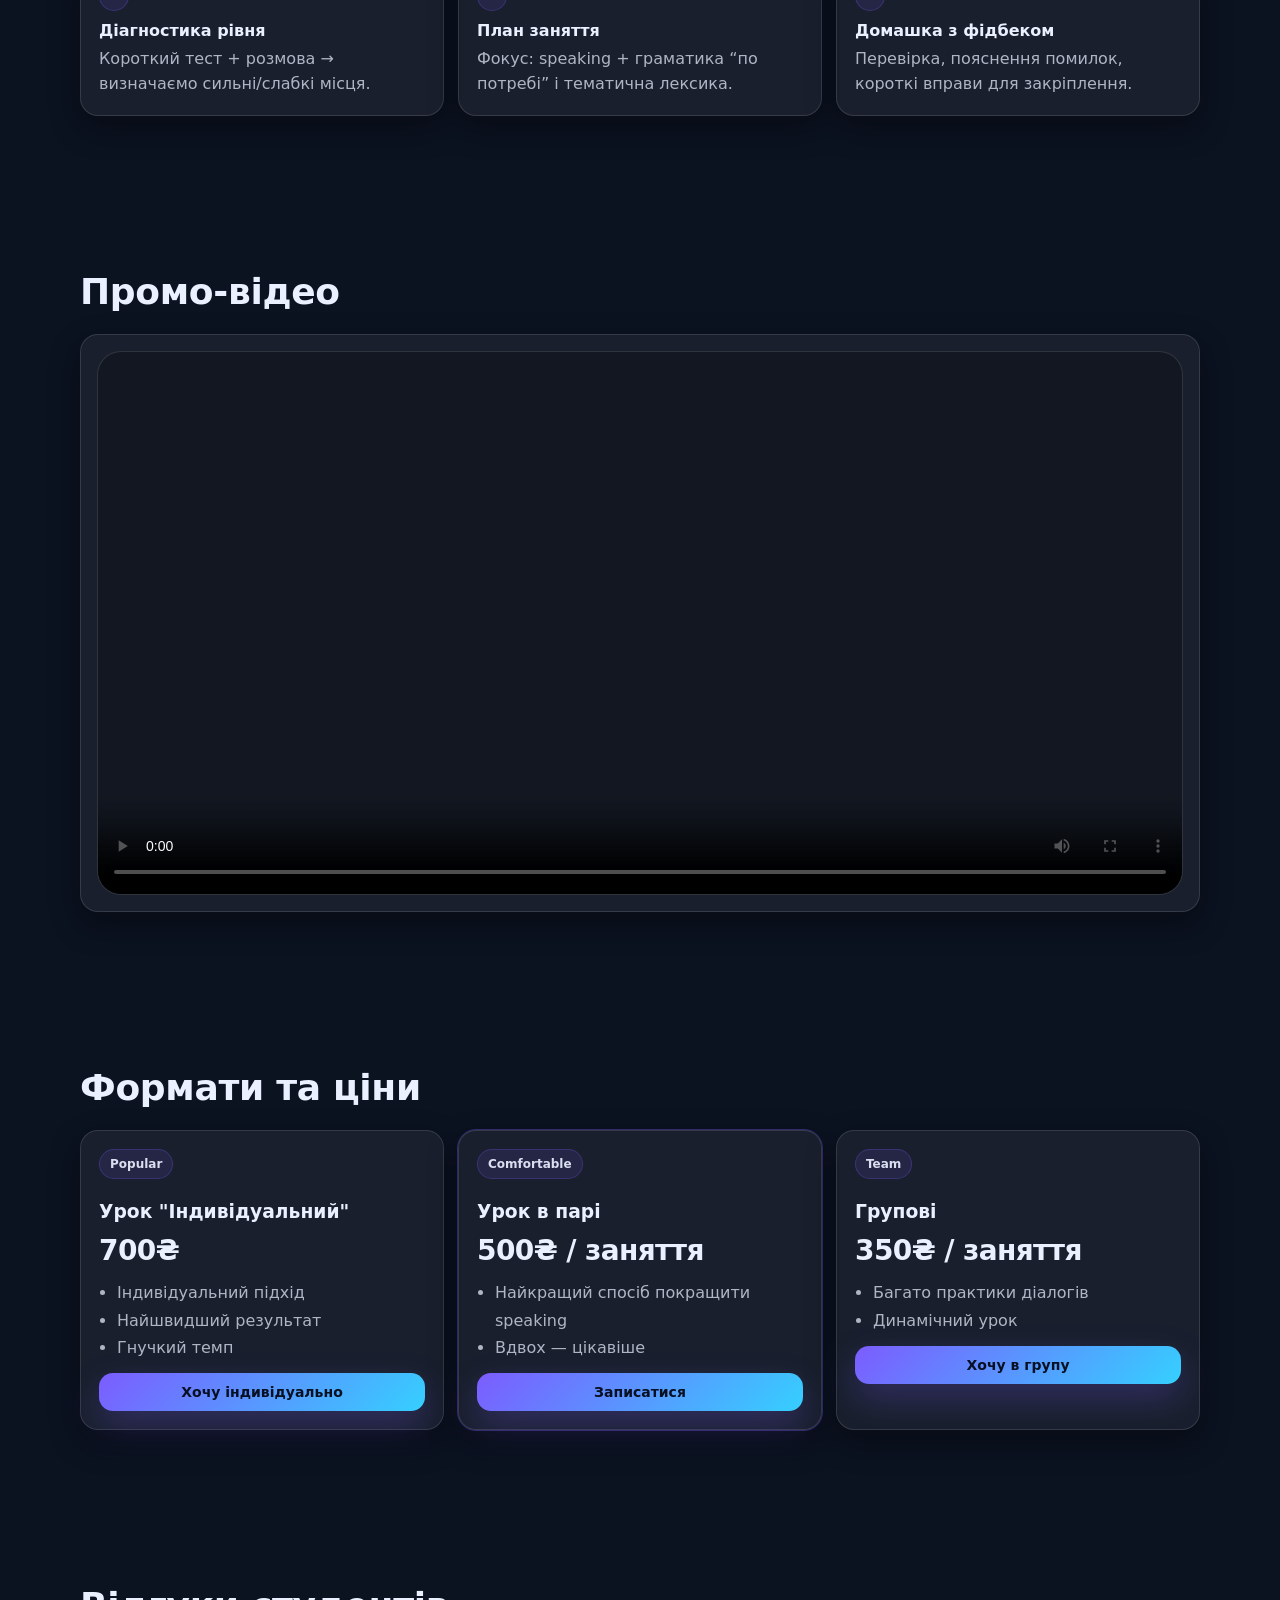
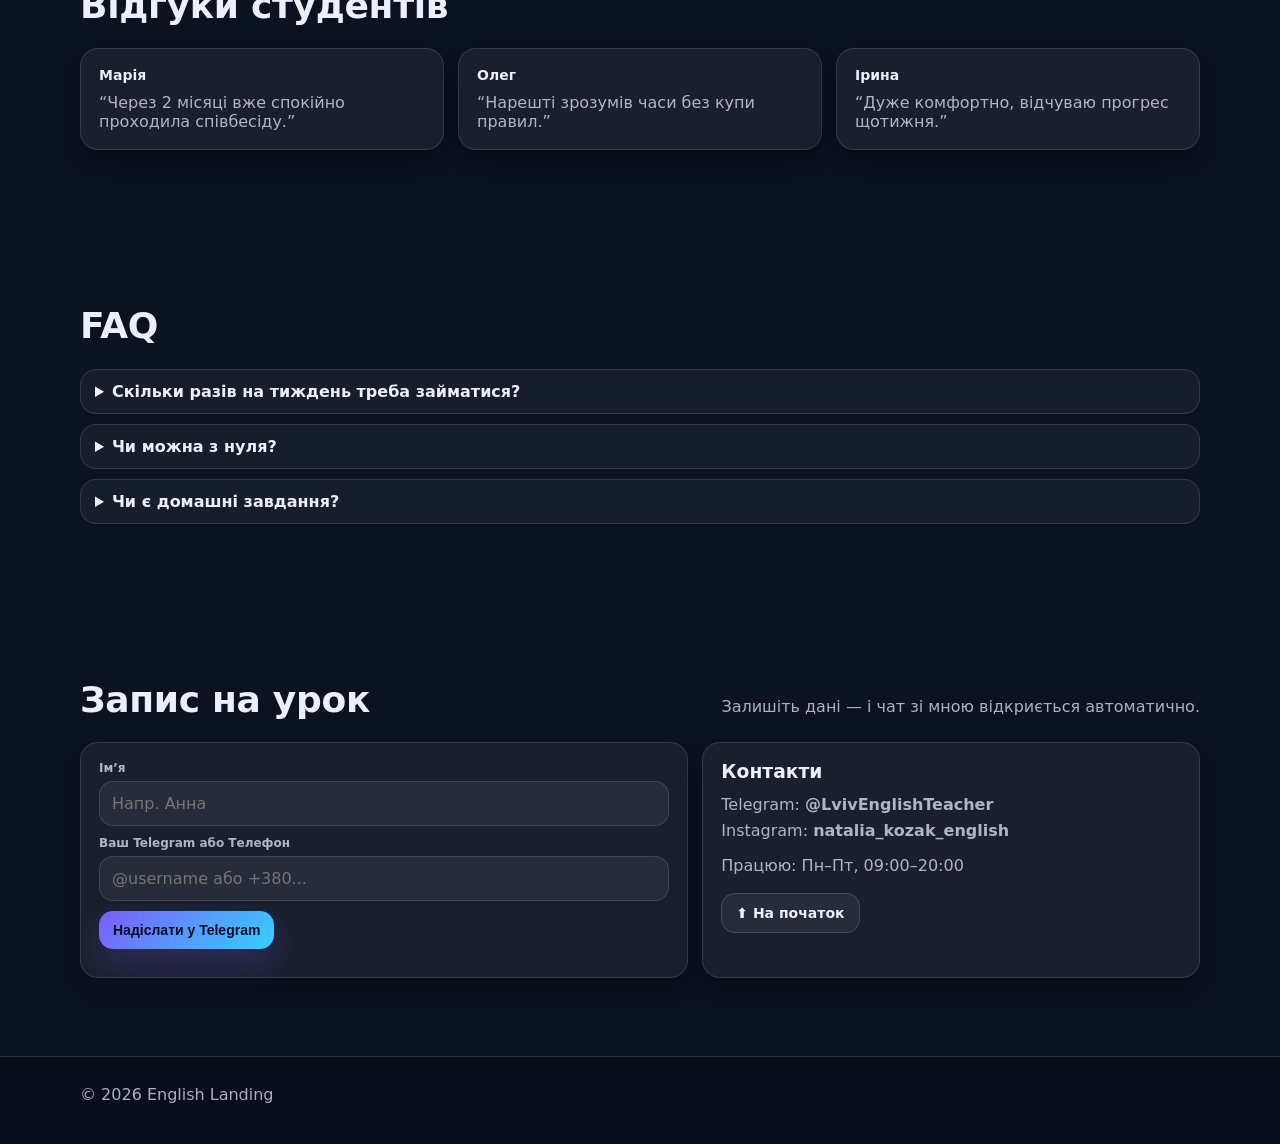
==== commit 4fcd8277: "Update index telegram" ====
--- a/index.html
+++ b/index.html
@@ -3,9 +3,8 @@
 <head>
   <meta charset="utf-8" />
   <meta name="viewport" content="width=device-width, initial-scale=1" />
-  <title>English Landing — One Page</title>
-  <meta name="description" content="Односторінковий лендінг для вчителя англійської: плавний скрол, адаптив, відео, редагування фону і кнопок." />
-
+  <title>English with Natalia — Уроки англійської онлайн</title>
+  <meta name="description" content="Односторінковий лендінг для вчителя англійської: від А1 до С1, бізнес та розмовна англійська." />
   <link rel="icon" href="assets/icons/favicon.ico" />
   <link rel="stylesheet" href="assets/css/style.css" />
 </head>
@@ -17,7 +16,6 @@
   </div>
   <div class="grain" aria-hidden="true"></div>
 
-  <!-- Header -->
   <header class="header">
     <div class="container">
       <nav class="nav" aria-label="Головна навігація">
@@ -59,9 +57,7 @@
     </div>
   </header>
 
-  <!-- Main -->
   <main>
-    <!-- Hero -->
     <section class="hero" id="hero">
       <div class="container">
         <div class="hero-grid">
@@ -84,7 +80,7 @@
               <a class="btn" href="#video">Дивитися промо-відео</a>
             </div>
 
-            <div class="pill-row" aria-label="Переваги коротко">
+            <div class="pill-row">
               <span class="pill">✅ Матеріали включено</span>
               <span class="pill">✅ Домашка з перевіркою</span>
               <span class="pill">✅ Від 0 до C1</span>
@@ -95,8 +91,7 @@
             <div class="portrait">
               <img class="hero-photo" src="assets/img/hero-photo.JPG" alt="Фото вчителя" />
             </div>
-
-            <div class="stats" aria-label="Швидкі цифри">
+            <div class="stats">
               <div class="stat"><b>7+ років</b><small>досвіду</small></div>
               <div class="stat"><b>400+</b><small>студентів</small></div>
               <div class="stat"><b>A1–C1</b><small>рівні</small></div>
@@ -106,14 +101,12 @@
       </div>
     </section>
 
-    <!-- For who -->
     <section id="forwho">
       <div class="container">
         <div class="section-head">
           <h2>Для кого ці уроки</h2>
           <p>Обери свою ціль — а я підлаштую під неї програму.</p>
         </div>
-
         <div class="grid-3">
           <div class="card feature">
             <div class="tag">Розмовна</div>
@@ -123,25 +116,22 @@
           <div class="card feature">
             <div class="tag">Робота</div>
             <h3>Співбесіда / робоча англійська</h3>
-            <p>Вивчай англійську, щоб впевнено проходити співбесіди, спілкуватися з колегами та клієнтами з усього світу, почуватися впевнено у міжнародному середовищі.</p>
+            <p>Вивчай англійську, щоб впевнено проходити співбесіди, спілкуватися з колегами та клієнтами з усього світу.</p>
           </div>
           <div class="card feature">
             <div class="tag">Подорожі</div>
             <h3>Англійська для життя закордоном</h3>
-            <p>Вивчай англійську, щоб легко орієнтуватися в аеропортах, магазинах, кафе, вирішувати побутові питання, знайомитися з людьми та почуватися своїм у будь-якій точці світу.</p>
-          </div>
-        </div>
-      </div>
-    </section>
-
-    <!-- Method -->
+            <p>Вивчай англійську, щоб легко орієнтуватися в аеропортах, магазинах, кафе та вирішувати побутові питання.</p>
+          </div>
+        </div>
+      </div>
+    </section>
+
     <section id="method">
       <div class="container">
         <div class="section-head">
           <h2>Методика та матеріали</h2>
-          <p>Структура, яка реально веде до результату.</p>
-        </div>
-
+        </div>
         <div class="grid-3">
           <div class="card feature">
             <div class="tag">1</div>
@@ -151,7 +141,7 @@
           <div class="card feature">
             <div class="tag">2</div>
             <h3>План заняття</h3>
-            <p>Фокус: speaking + граматика “по потребі” і тематична лексика з використанням інтерактивних вправ.</p>
+            <p>Фокус: speaking + граматика “по потребі” і тематична лексика.</p>
           </div>
           <div class="card feature">
             <div class="tag">3</div>
@@ -162,69 +152,51 @@
       </div>
     </section>
 
-    <!-- Video -->
     <section id="video">
       <div class="container">
-        <div class="section-head">
-          <h2>Промо-відео</h2>
-        </div>
-
+        <div class="section-head"><h2>Промо-відео</h2></div>
         <div class="card video-wrap">
           <div class="video">
-            <video
-              controls
-              playsinline
-              preload="metadata"
-              poster="assets/img/video-cover.jpg"
-            >
+            <video controls playsinline preload="metadata" poster="assets/img/video-cover.jpg">
               <source src="assets/video/promo.mp4" type="video/mp4" />
-              Ваш браузер не підтримує відео.
             </video>
           </div>
         </div>
       </div>
     </section>
 
-    <!-- Pricing -->
     <section id="pricing">
       <div class="container">
-        <div class="section-head">
-          <h2>Формати та ціни</h2>
-        </div>
-
+        <div class="section-head"><h2>Формати та ціни</h2></div>
         <div class="grid-3">
           <div class="card price-card">
             <div class="tag">Popular</div>
             <h3>Урок "Індивідуальний"</h3>
-            <div class="price"> 700₴</div>
+            <div class="price">700₴</div>
             <ul>
               <li>Індивідуальний підхід</li>
               <li>Найшвидший результат</li>
-              <li>Гнучкий темп та формат</li>
+              <li>Гнучкий темп</li>
             </ul>
             <a class="btn btn-primary" href="#contact">Хочу індивідуально</a>
           </div>
-
           <div class="card price-card popular">
             <div class="tag">Comfortable</div>
             <h3>Урок в парі</h3>
             <div class="price">500₴ / заняття</div>
             <ul>
               <li>Найкращий спосіб покращити speaking</li>
-              <li>Вдвох - цікавіше та легше</li>
-              <li>Багато інтерактиву</li>
+              <li>Вдвох — цікавіше</li>
             </ul>
             <a class="btn btn-primary" href="#contact">Записатися</a>
           </div>
-
           <div class="card price-card">
             <div class="tag">Team</div>
             <h3>Групові</h3>
             <div class="price">350₴ / заняття</div>
             <ul>
               <li>Багато практики діалогів</li>
-              <li>Динамічний і живий урок</li>
-              <li>Контроль прогресу</li>
+              <li>Динамічний урок</li>
             </ul>
             <a class="btn btn-primary" href="#contact">Хочу в групу</a>
           </div>
@@ -232,91 +204,47 @@
       </div>
     </section>
 
-    <!-- Reviews -->
     <section id="reviews">
       <div class="container">
-        <div class="section-head">
-          <h2>Відгуки студентів</h2>
-        </div>
-
-        <div class="grid-3">
-          <div class="card quote">
-            <b>Марія</b>
-            <em>“Через 2 місяці вже спокійно проходила співбесіду англійською.”</em>
-          </div>
-          <div class="card quote">
-            <b>Олег</b>
-            <em>“Нарешті зрозумів часи без купи правил — через приклади й розмову.”</em>
-          </div>
-          <div class="card quote">
-            <b>Ірина</b>
-            <em>“Дуже комфортно, багато speaking, відчуваю прогрес щотижня.”</em>
-          </div>
-        </div>
-      </div>
-    </section>
-
-    <!-- FAQ -->
+        <div class="section-head"><h2>Відгуки студентів</h2></div>
+        <div class="grid-3">
+          <div class="card quote"><b>Марія</b><em>“Через 2 місяці вже спокійно проходила співбесіду.”</em></div>
+          <div class="card quote"><b>Олег</b><em>“Нарешті зрозумів часи без купи правил.”</em></div>
+          <div class="card quote"><b>Ірина</b><em>“Дуже комфортно, відчуваю прогрес щотижня.”</em></div>
+        </div>
+      </div>
+    </section>
+
     <section id="faq">
       <div class="container">
-        <div class="section-head">
-          <h2>FAQ</h2>
-        </div>
-
-        <details>
-          <summary>Скільки разів на тиждень треба займатися?</summary>
-          <p>Зазвичай 2 рази/тиждень дають стабільний прогрес. Але можна адаптувати під графік.</p>
-        </details>
-        <details>
-          <summary>Чи можна з нуля?</summary>
-          <p>Так. Почнемо з бази (A1), багато говоріння простими конструкціями + поступово нарощуємо.</p>
-        </details>
-        <details>
-          <summary>Яка платформа для занять?</summary>
-          <p>Zoom + інтерактивні матеріали. Все підкажу перед першим уроком.</p>
-        </details>
-		<details>
-          <summary>Чи є домашні завдання?</summary>
-          <p>Так, але вони практичні, інтерактивні та не займають багато часу - 15-20хв.</p>
-        </details>
-		<details>
-          <summary>Коли я почну говорити?</summary>
-          <p>З першого заняття.</p>
-        </details>
-      </div>
-    </section>
-
-    <!-- Contact -->
+        <div class="section-head"><h2>FAQ</h2></div>
+        <details><summary>Скільки разів на тиждень треба займатися?</summary><p>Зазвичай 2 рази/тиждень дають стабільний прогрес.</p></details>
+        <details><summary>Чи можна з нуля?</summary><p>Так. Почнемо з бази (A1) і поступово нарощуємо.</p></details>
+        <details><summary>Чи є домашні завдання?</summary><p>Так, вони практичні та займають 15-20хв.</p></details>
+      </div>
+    </section>
+
     <section id="contact">
       <div class="container">
         <div class="section-head">
           <h2>Запис на урок</h2>
-          <p>Залиш контакт — я відповім і запропоную слоти по часу.</p>
-        </div>
-
+          <p>Залишіть дані — і чат зі мною відкриється автоматично.</p>
+        </div>
         <div class="contact-grid">
           <div class="card contact-card">
             <form id="leadForm">
               <div class="field">
                 <label for="name">Ім’я</label>
-                <input id="name" name="name" placeholder="Напр. Наталія" required />
+                <input id="name" name="name" placeholder="Напр. Анна" required />
               </div>
-
               <div class="field">
-                <label for="telegram">Telegram</label>
-                <input id="telegram" name="telegram" placeholder="@username" />
+                <label for="telegram">Ваш Telegram або Телефон</label>
+                <input id="telegram" name="telegram" placeholder="@username або +380..." required />
               </div>
-
-              <div class="field">
-                <label for="viber">Viber</label>
-                <input id="viber" name="viber" placeholder="+380XXXXXXXXX" />
-              </div>
-
-              <button class="btn btn-primary" type="submit">Надіслати</button>
+              <button class="btn btn-primary" type="submit">Надіслати у Telegram</button>
               <p class="hint" id="formHint"></p>
             </form>
           </div>
-
           <div class="card contact-card">
             <h3 class="mb10">Контакти</h3>
             <p>Telegram: <b>@LvivEnglishTeacher</b></p>
@@ -324,7 +252,6 @@
             <p class="mt10">Працюю: Пн–Пт, 09:00–20:00</p>
             <div class="contact-actions">
               <a class="btn" href="#hero">⬆︎ На початок</a>
-              <a class="btn" href="#video">▶︎ Відео</a>
             </div>
           </div>
         </div>
@@ -338,40 +265,19 @@
     </div>
   </footer>
 
-  <!-- Theme editor panel -->
-  <div class="theme-panel" id="themePanel" aria-label="Панель теми">
+  <div class="theme-panel" id="themePanel">
     <div class="card">
-      <div class="panel-head">
-        <b>Налаштування теми</b>
-        <button class="btn" id="closeTheme" type="button">✕</button>
-      </div>
-
+      <div class="panel-head"><b>Налаштування теми</b><button class="btn" id="closeTheme">✕</button></div>
       <div class="panel-grid">
-        <div class="control">
-          <label for="bgColor">Фон (колір)</label>
-          <input id="bgColor" type="color" value="#0b1220" />
-        </div>
-        <div class="control">
-          <label for="accentColor">Акцент (кнопки)</label>
-          <input id="accentColor" type="color" value="#7c5cff" />
-        </div>
-
-        <div class="control">
-          <label for="accent2Color">Акцент 2 (градієнт)</label>
-          <input id="accent2Color" type="color" value="#35d0ff" />
-        </div>
-        <div class="control">
-          <label for="radius">Радіус (px)</label>
-          <input id="radius" type="number" min="10" max="28" step="1" value="18" />
-        </div>
-      </div>
-
+        <div class="control"><label for="bgColor">Фон</label><input id="bgColor" type="color" value="#0b1220" /></div>
+        <div class="control"><label for="accentColor">Акцент 1</label><input id="accentColor" type="color" value="#7c5cff" /></div>
+        <div class="control"><label for="accent2Color">Акцент 2</label><input id="accent2Color" type="color" value="#35d0ff" /></div>
+        <div class="control"><label for="radius">Радіус</label><input id="radius" type="number" value="18" /></div>
+      </div>
       <div class="panel-actions">
-        <button class="btn btn-primary" id="saveTheme" type="button">Зберегти</button>
-        <button class="btn" id="resetTheme" type="button">Скинути</button>
-      </div>
-
-      <p class="hint">Збереження йде в LocalStorage (на цьому пристрої/браузері).</p>
+        <button class="btn btn-primary" id="saveTheme">Зберегти</button>
+        <button class="btn" id="resetTheme">Скинути</button>
+      </div>
     </div>
   </div>
 
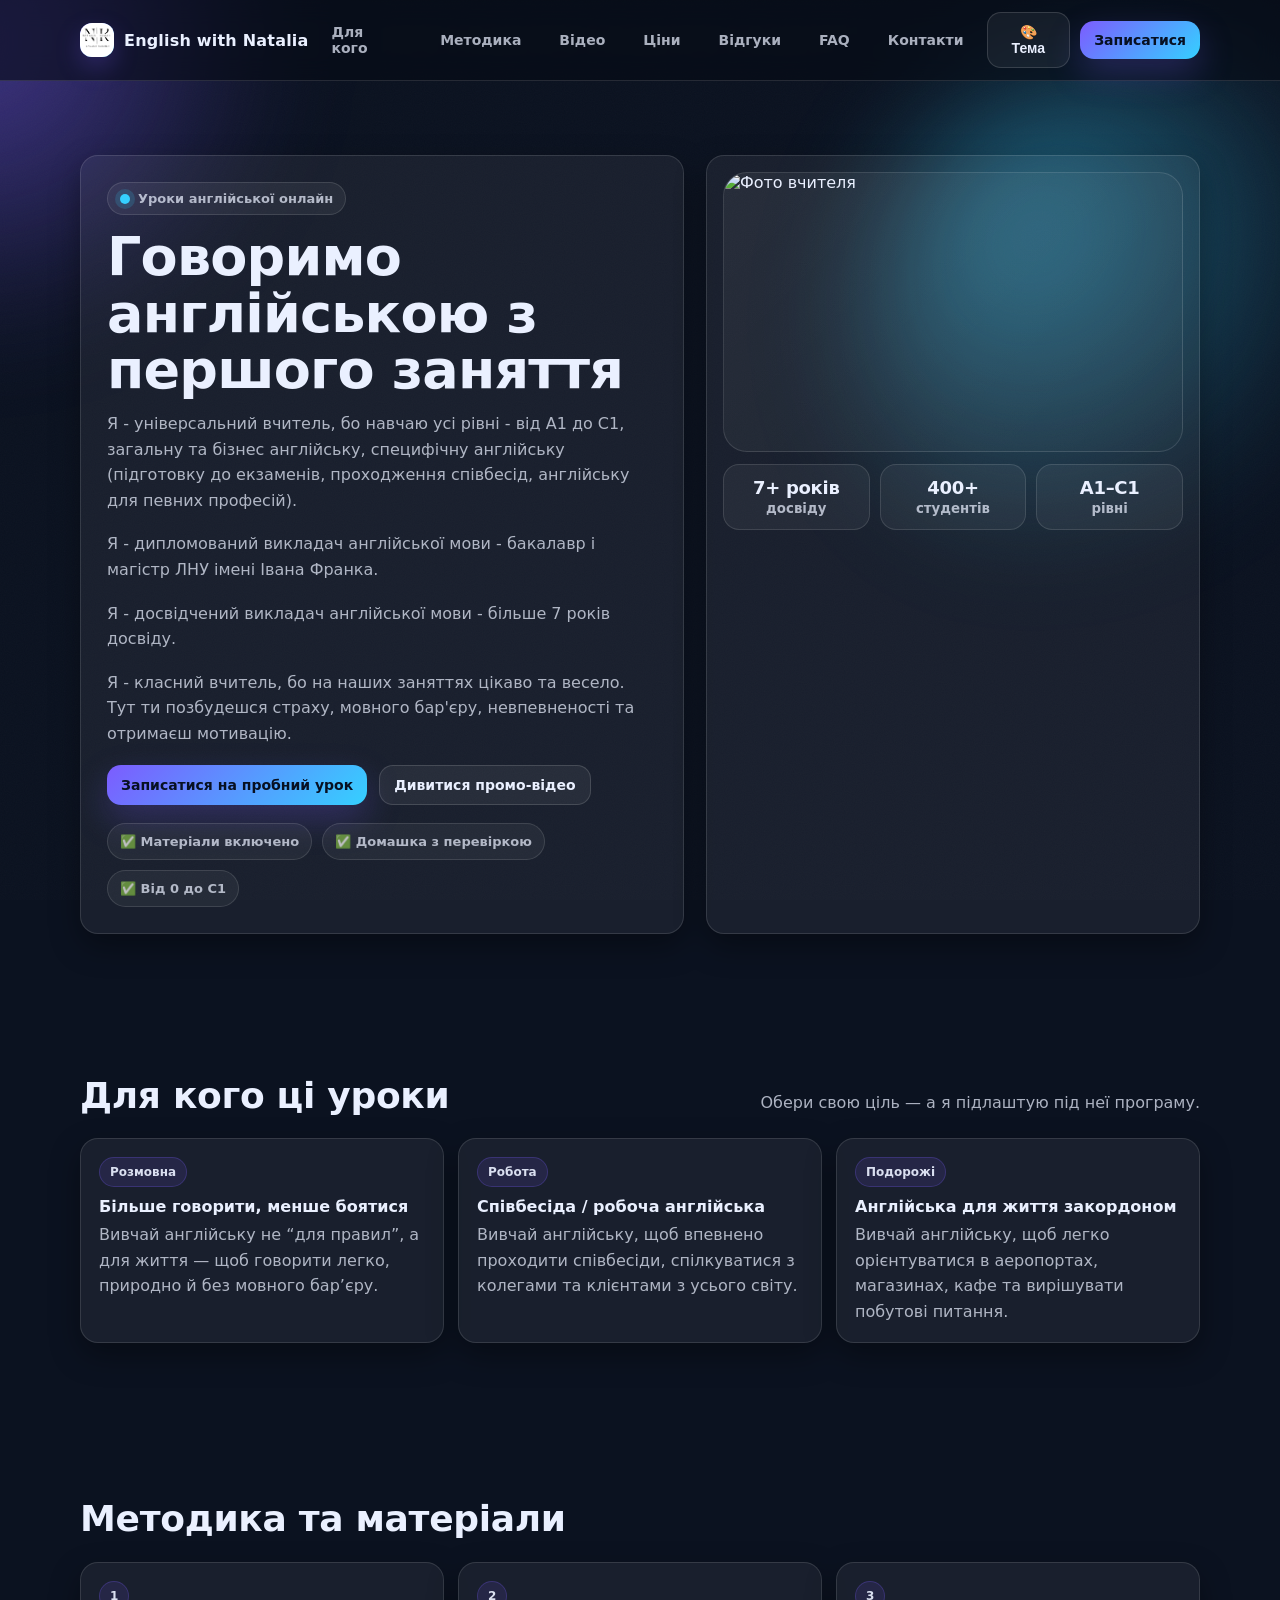
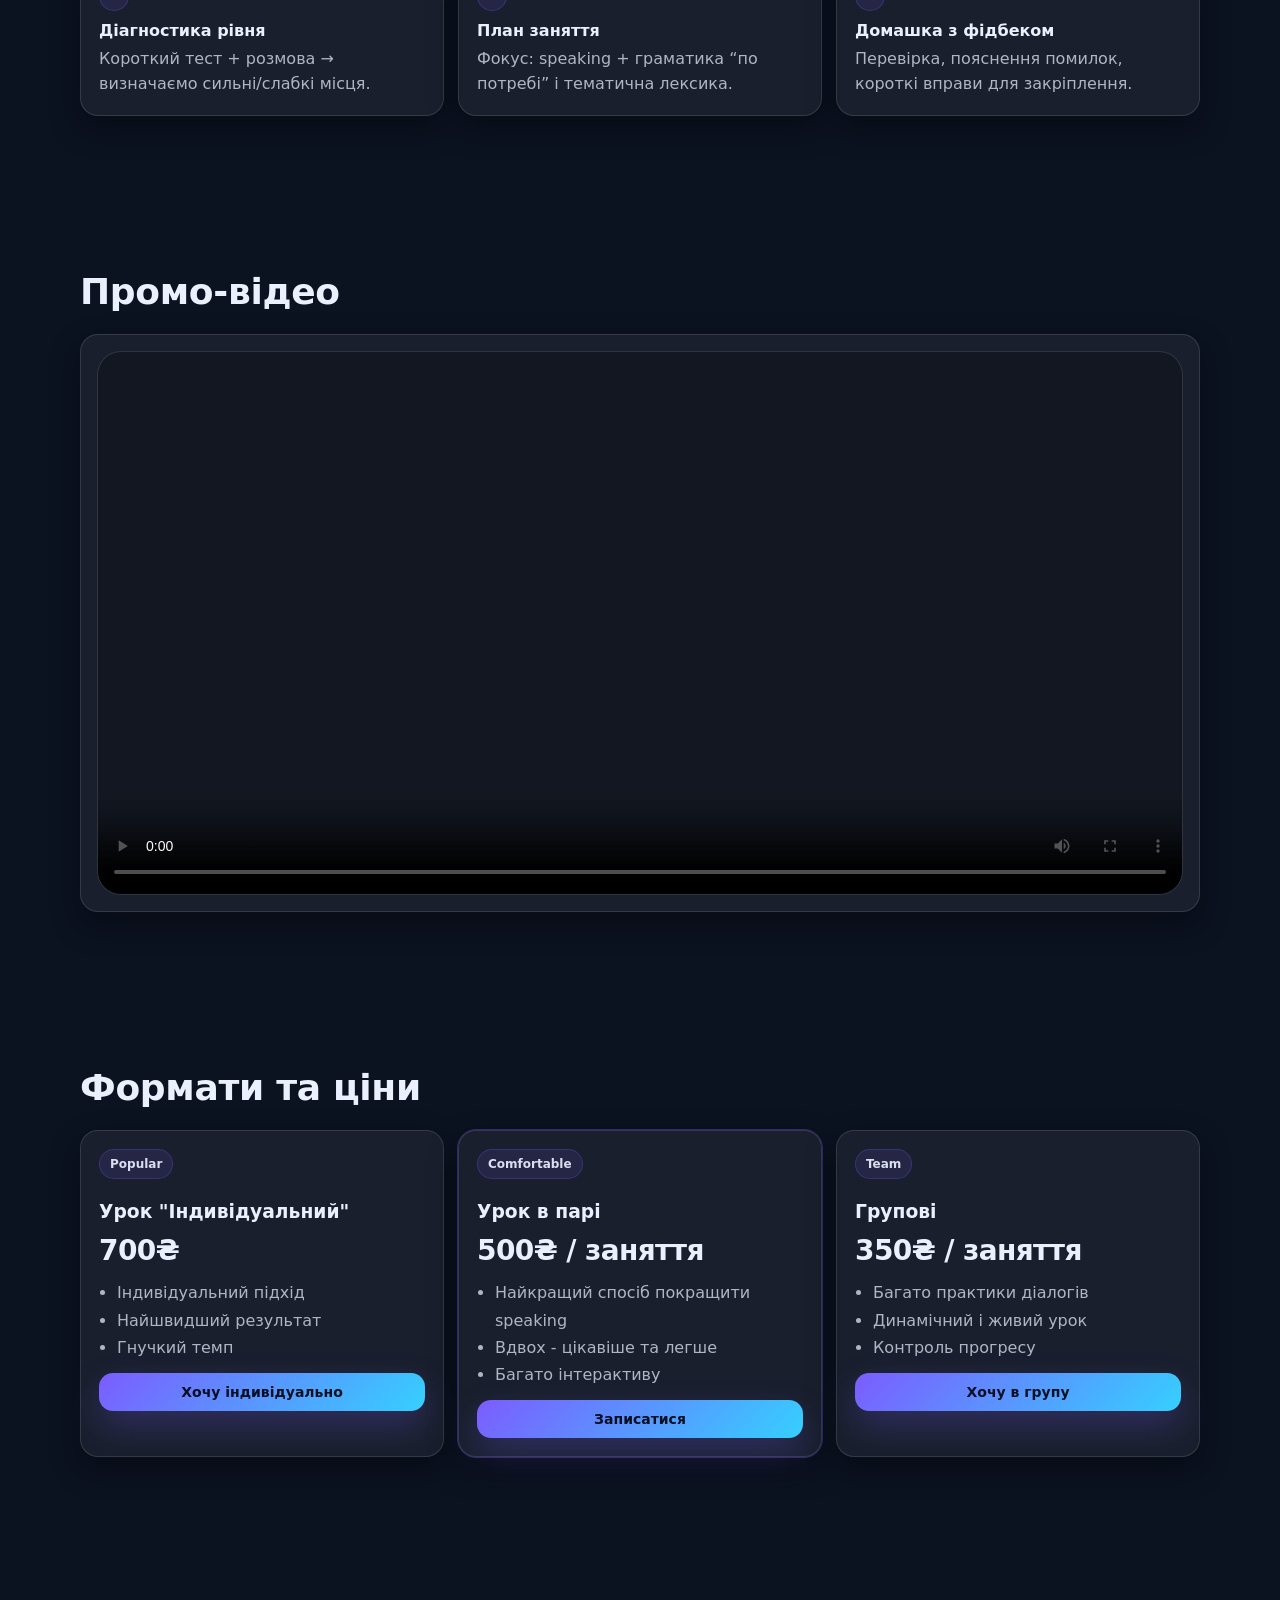
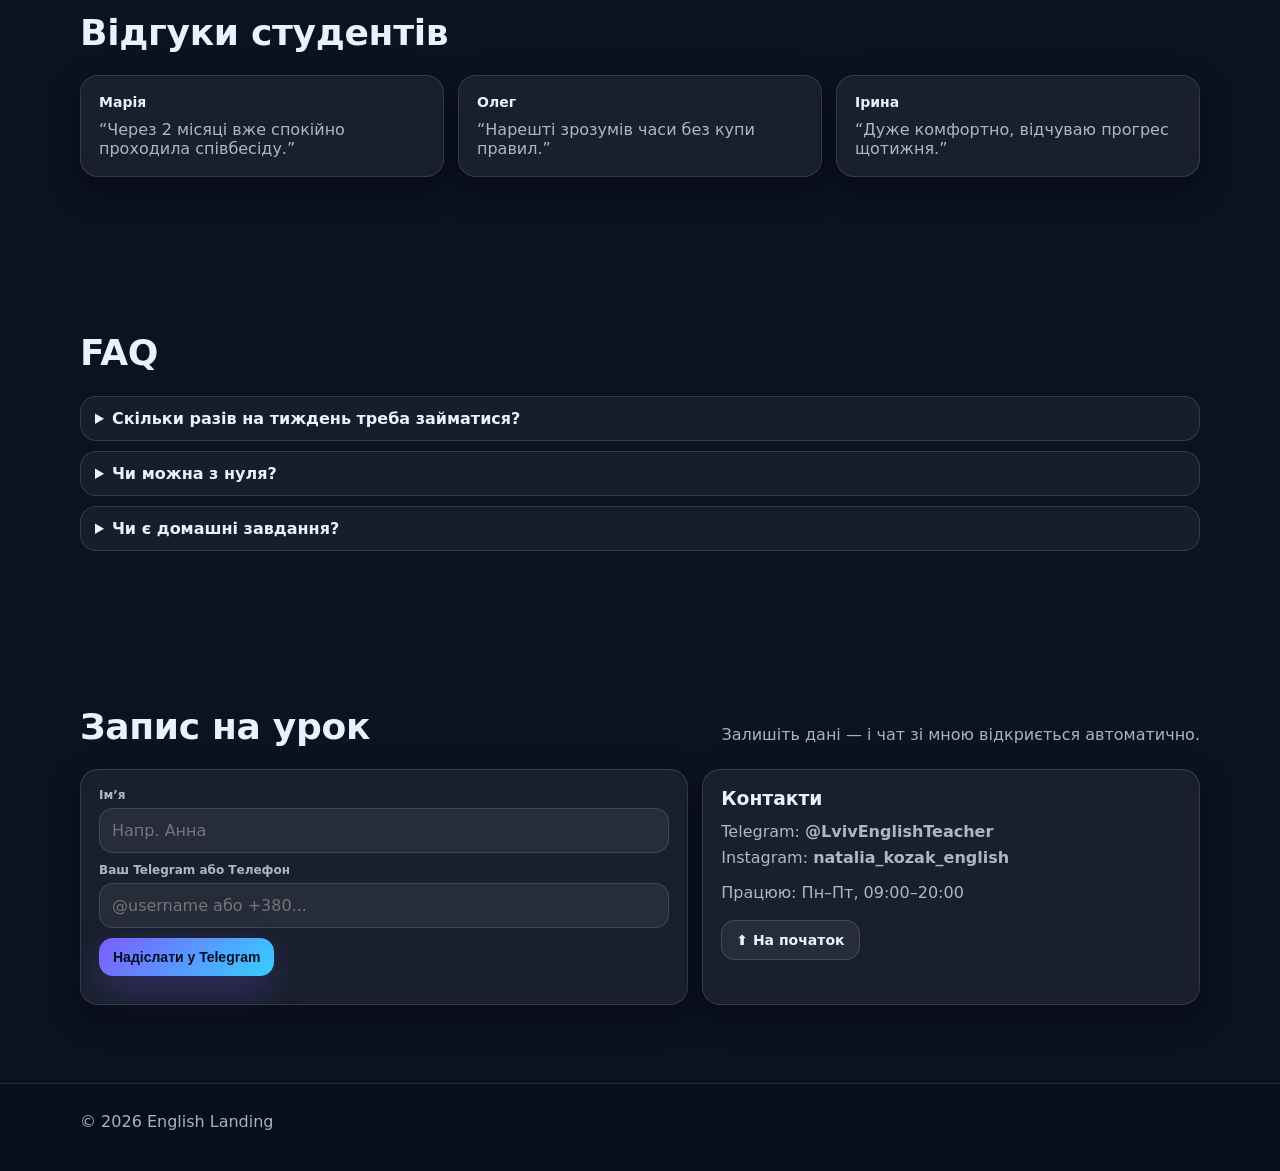
==== commit 7449f634: "Inted update" ====
--- a/index.html
+++ b/index.html
@@ -186,7 +186,8 @@
             <div class="price">500₴ / заняття</div>
             <ul>
               <li>Найкращий спосіб покращити speaking</li>
-              <li>Вдвох — цікавіше</li>
+              <li>Вдвох - цікавіше та легше</li>
+              <li>Багато інтерактиву</li>
             </ul>
             <a class="btn btn-primary" href="#contact">Записатися</a>
           </div>
@@ -196,7 +197,8 @@
             <div class="price">350₴ / заняття</div>
             <ul>
               <li>Багато практики діалогів</li>
-              <li>Динамічний урок</li>
+              <li>Динамічний і живий урок</li>
+              <li>Контроль прогресу</li>
             </ul>
             <a class="btn btn-primary" href="#contact">Хочу в групу</a>
           </div>
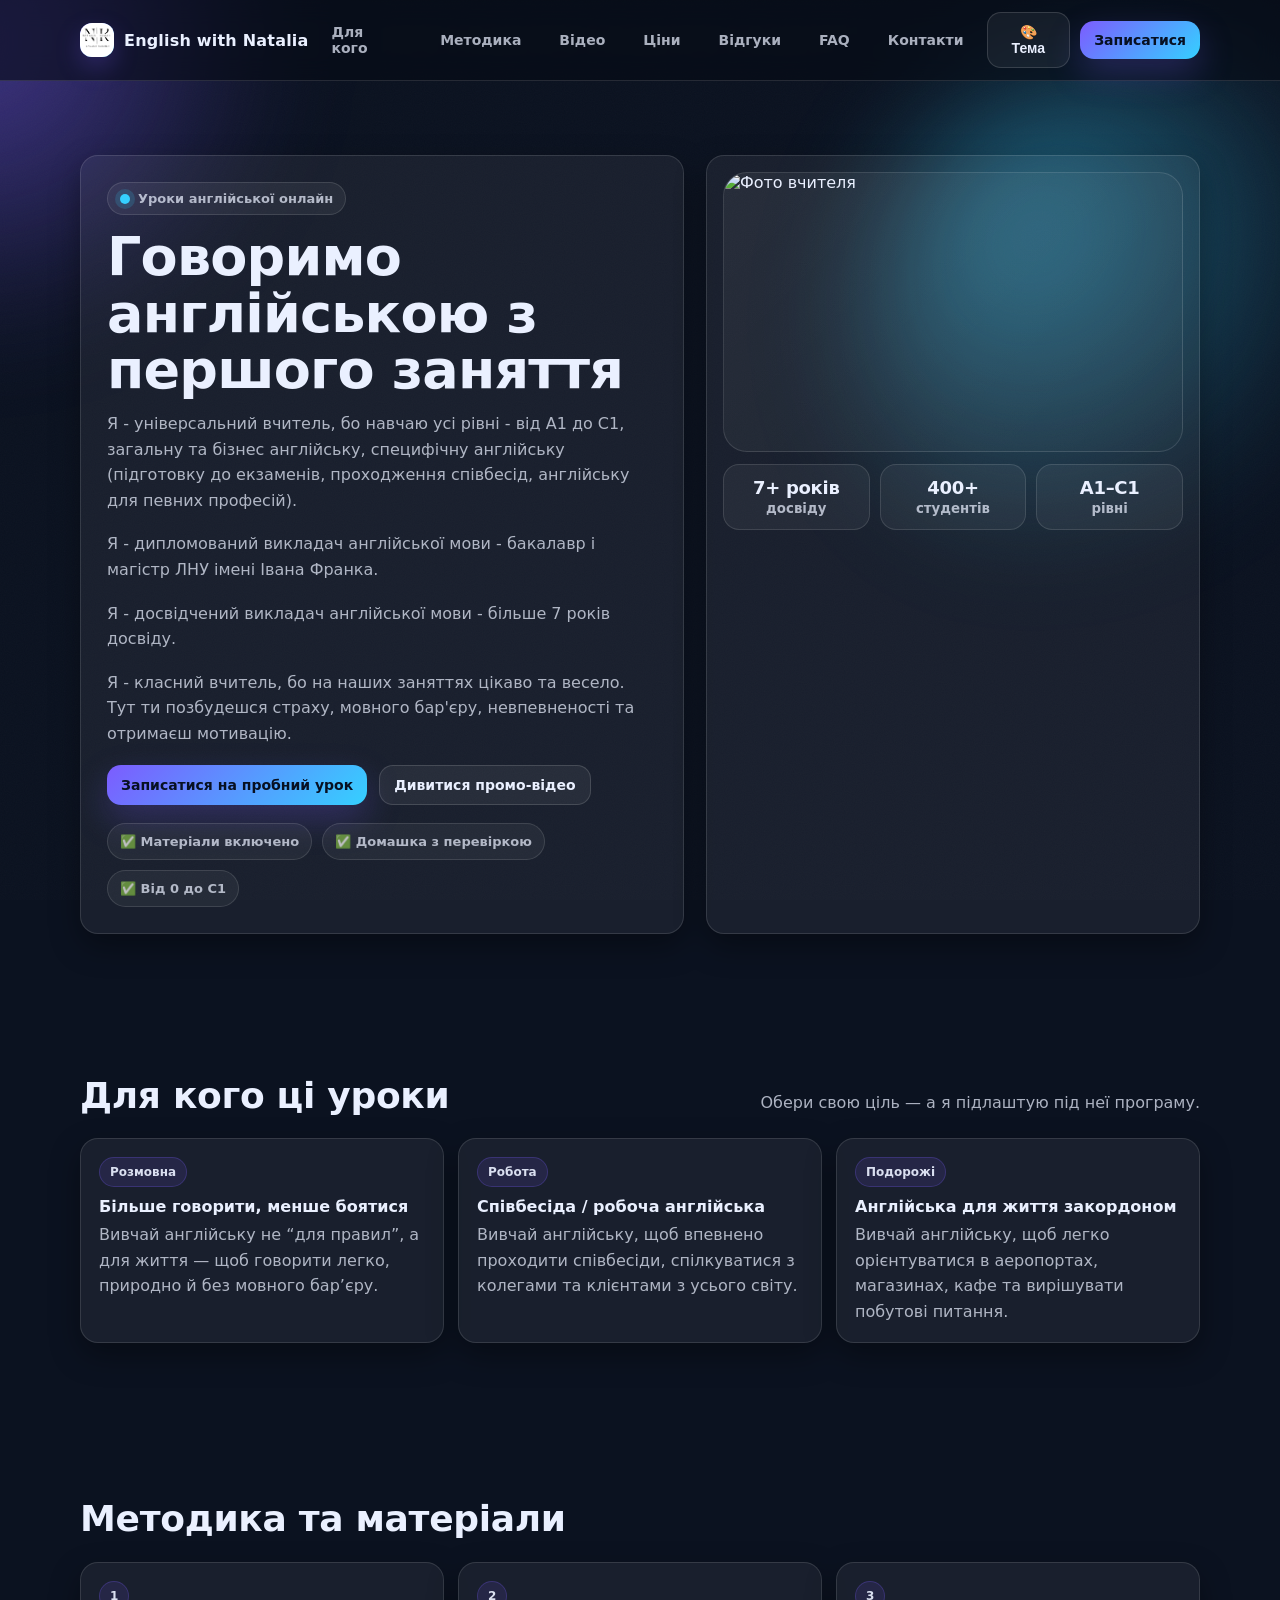
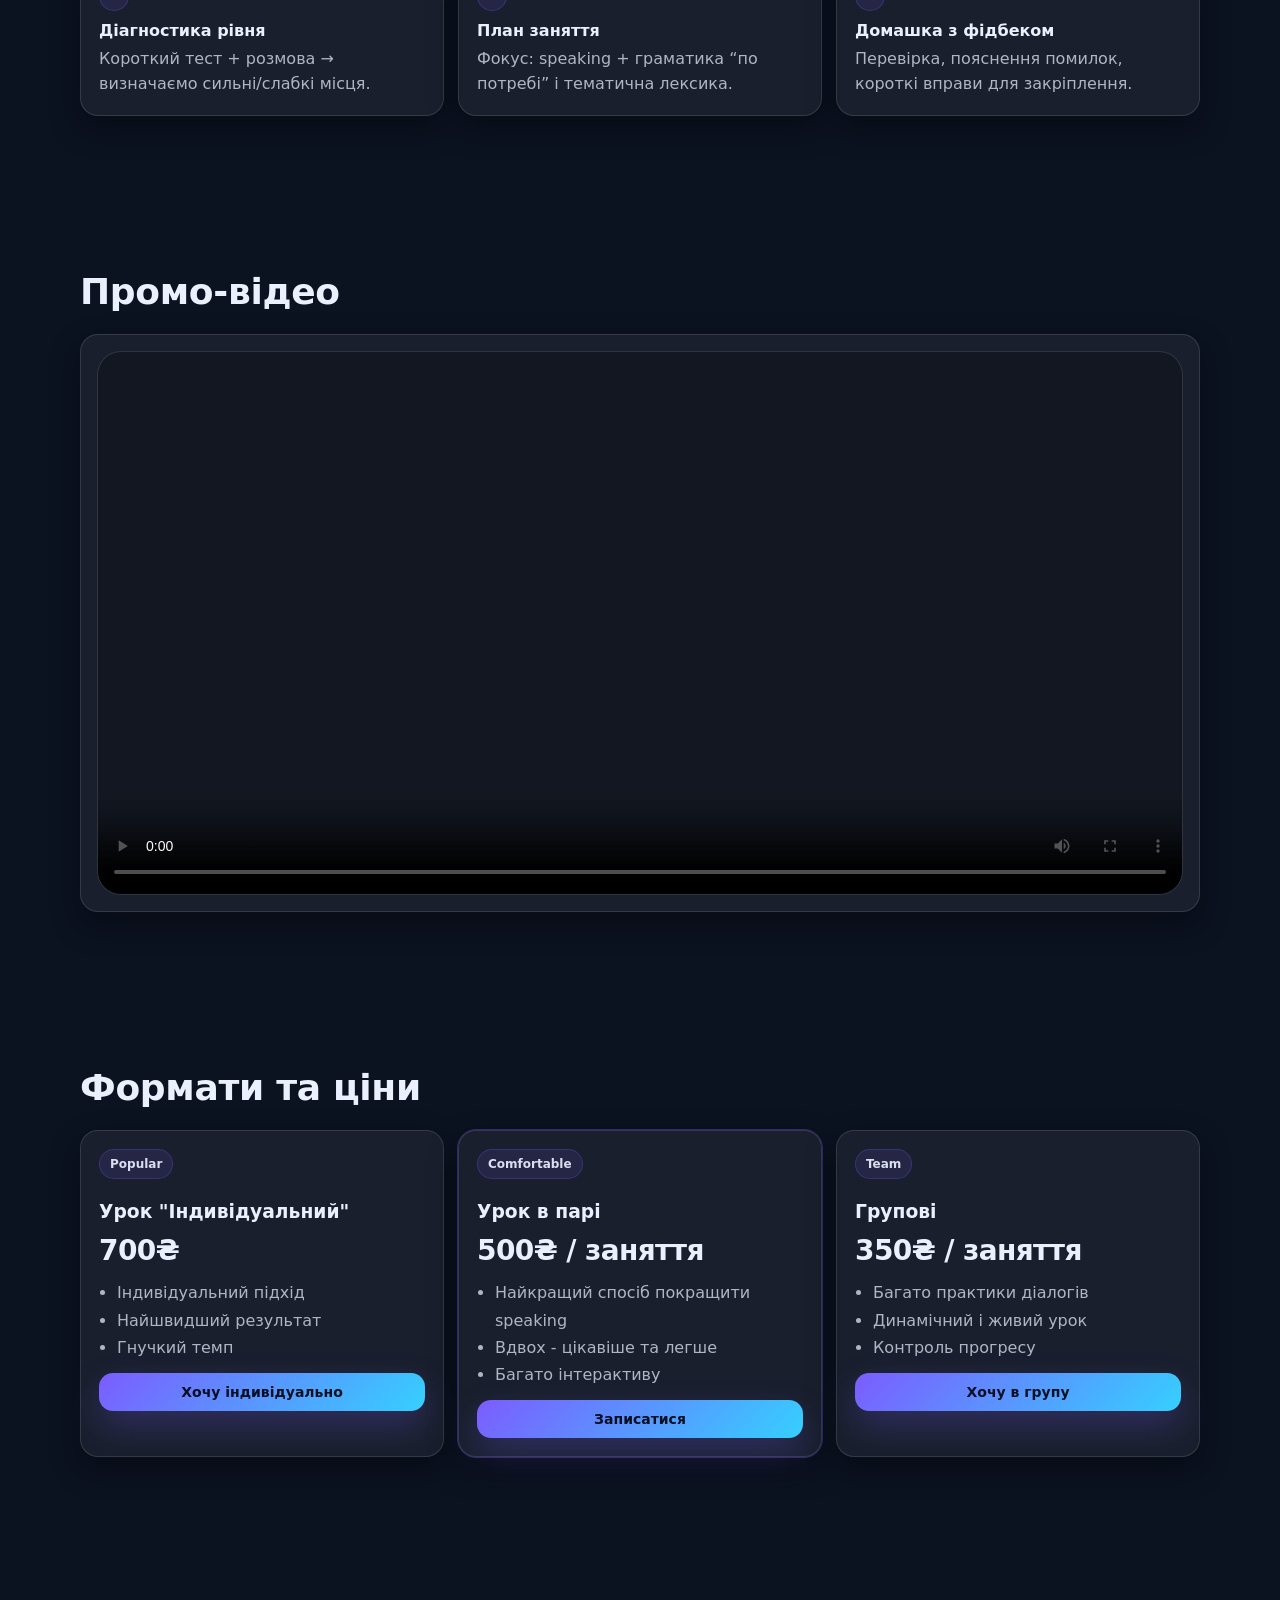
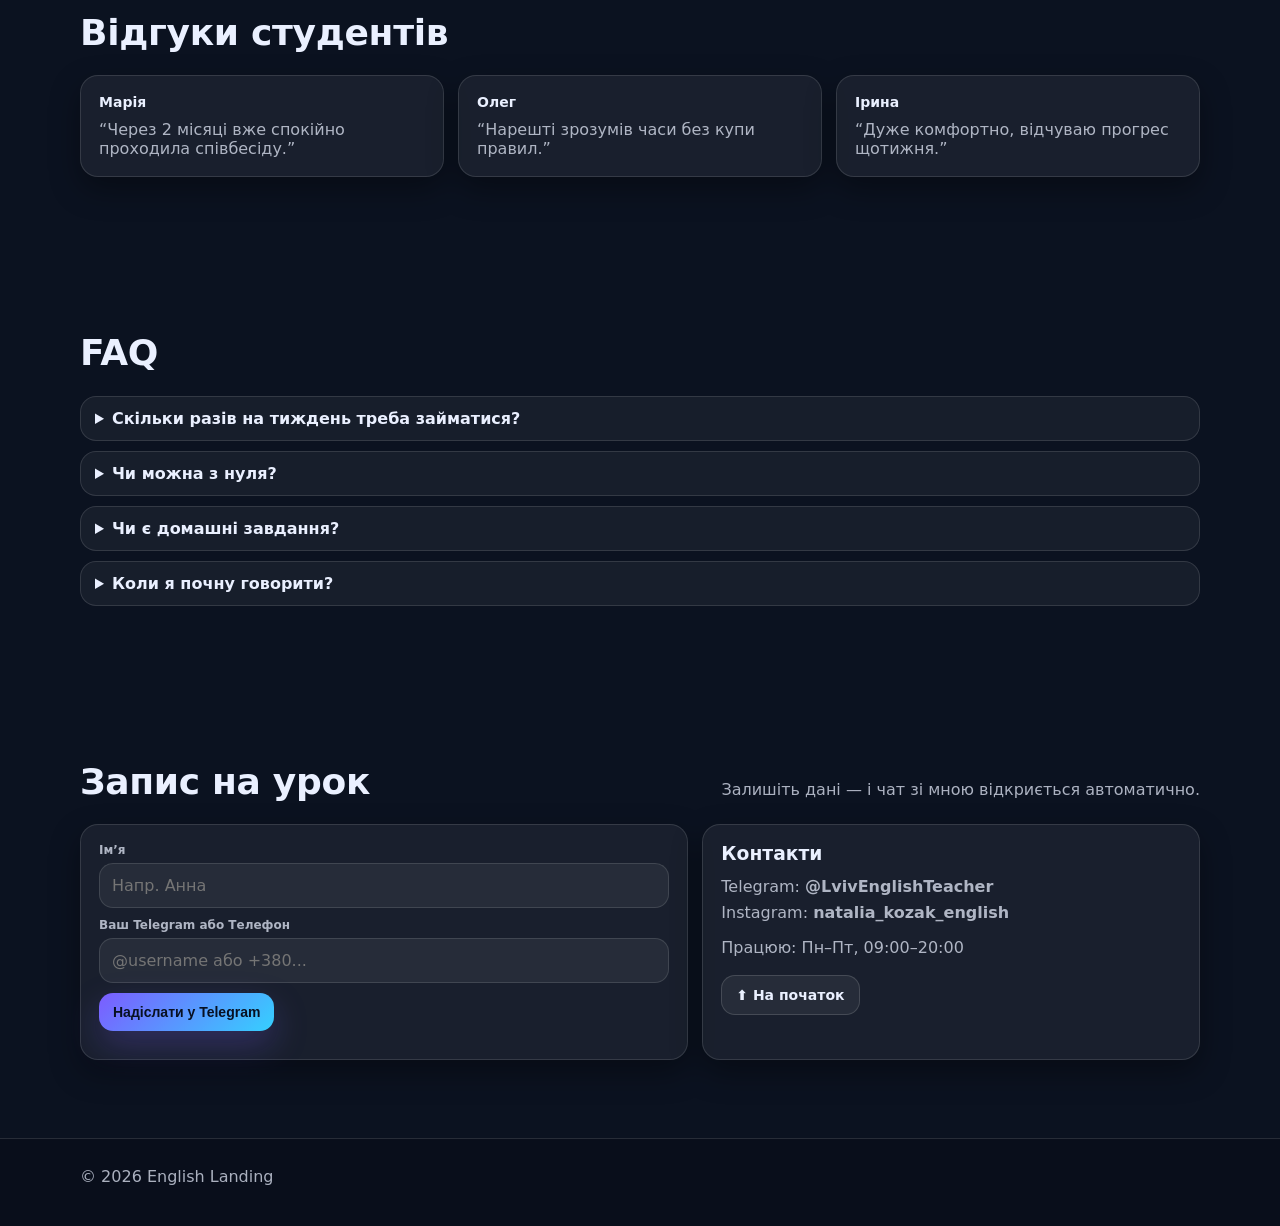
==== commit f624c508: "index.html" ====
--- a/index.html
+++ b/index.html
@@ -223,6 +223,7 @@
         <details><summary>Скільки разів на тиждень треба займатися?</summary><p>Зазвичай 2 рази/тиждень дають стабільний прогрес.</p></details>
         <details><summary>Чи можна з нуля?</summary><p>Так. Почнемо з бази (A1) і поступово нарощуємо.</p></details>
         <details><summary>Чи є домашні завдання?</summary><p>Так, вони практичні та займають 15-20хв.</p></details>
+		<details><summary>Коли я почну говорити?</summary><p>З першого заняття.</p></details>
       </div>
     </section>
 
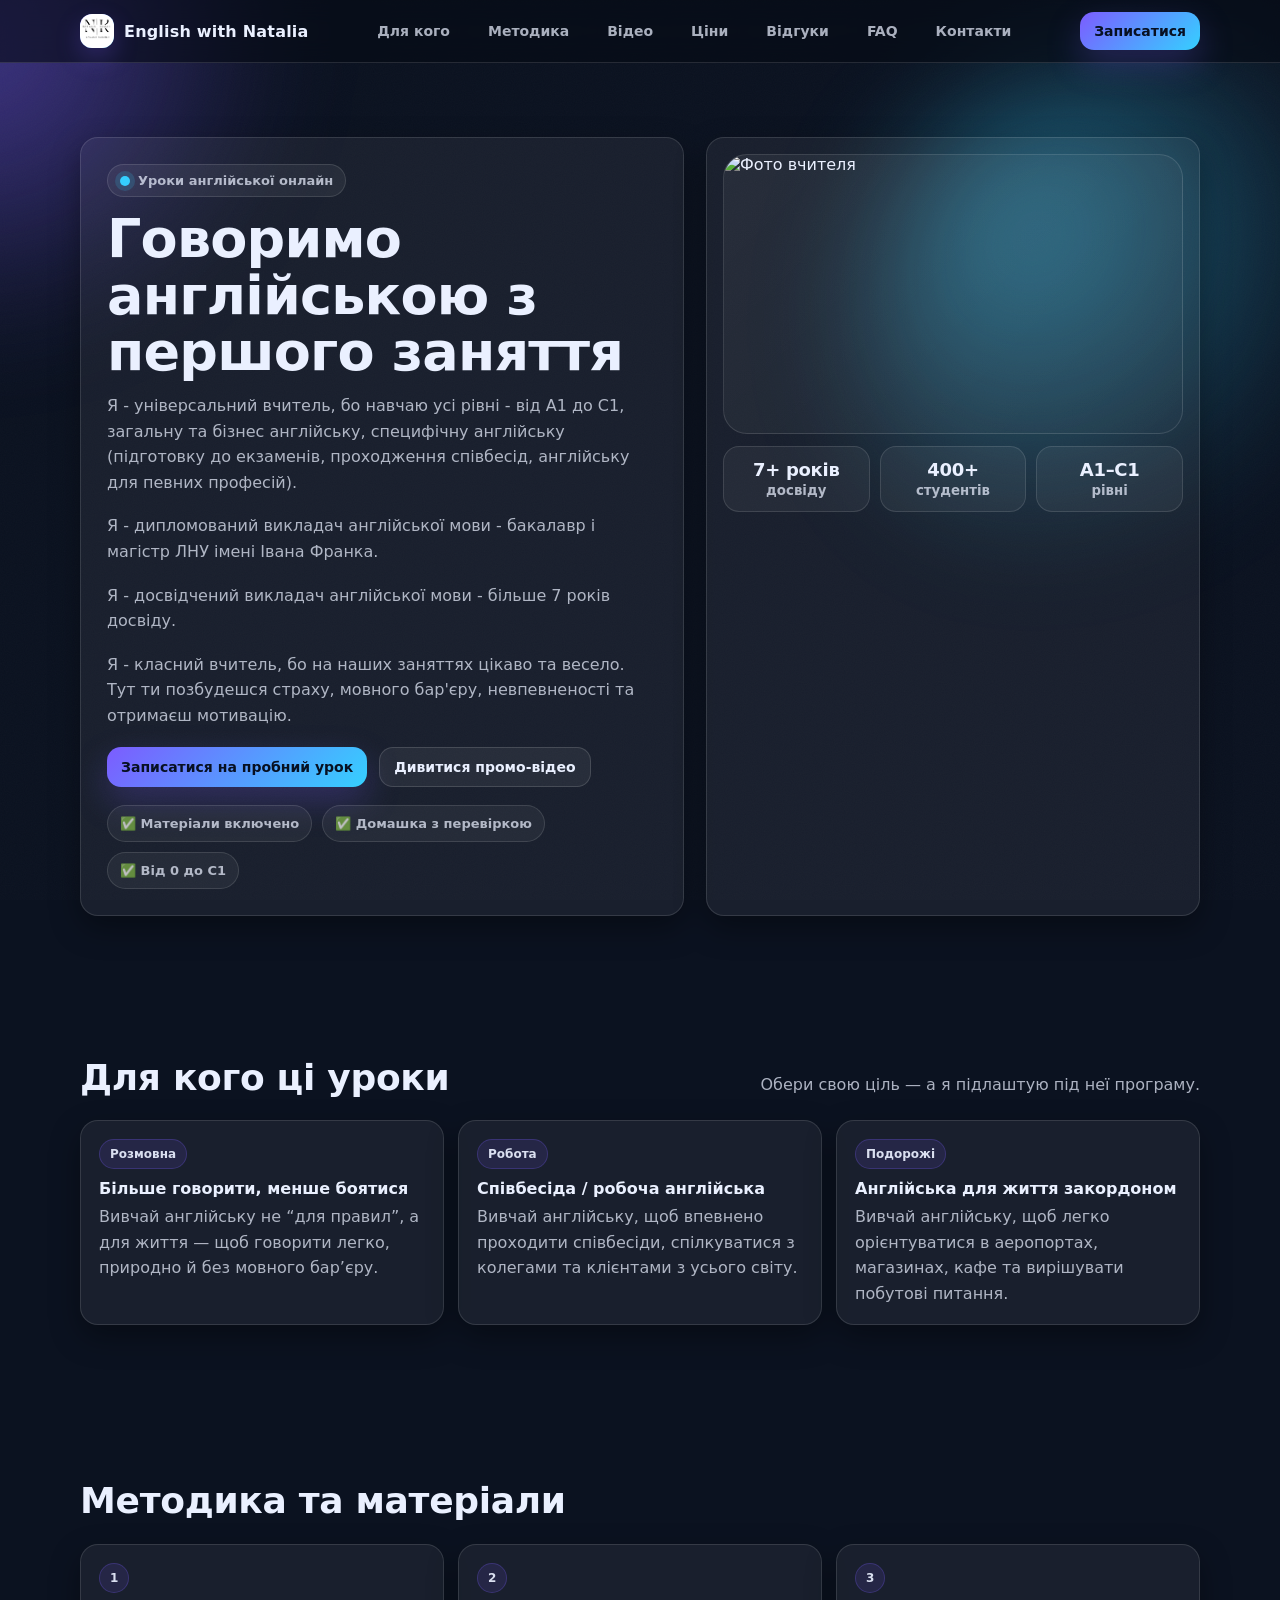
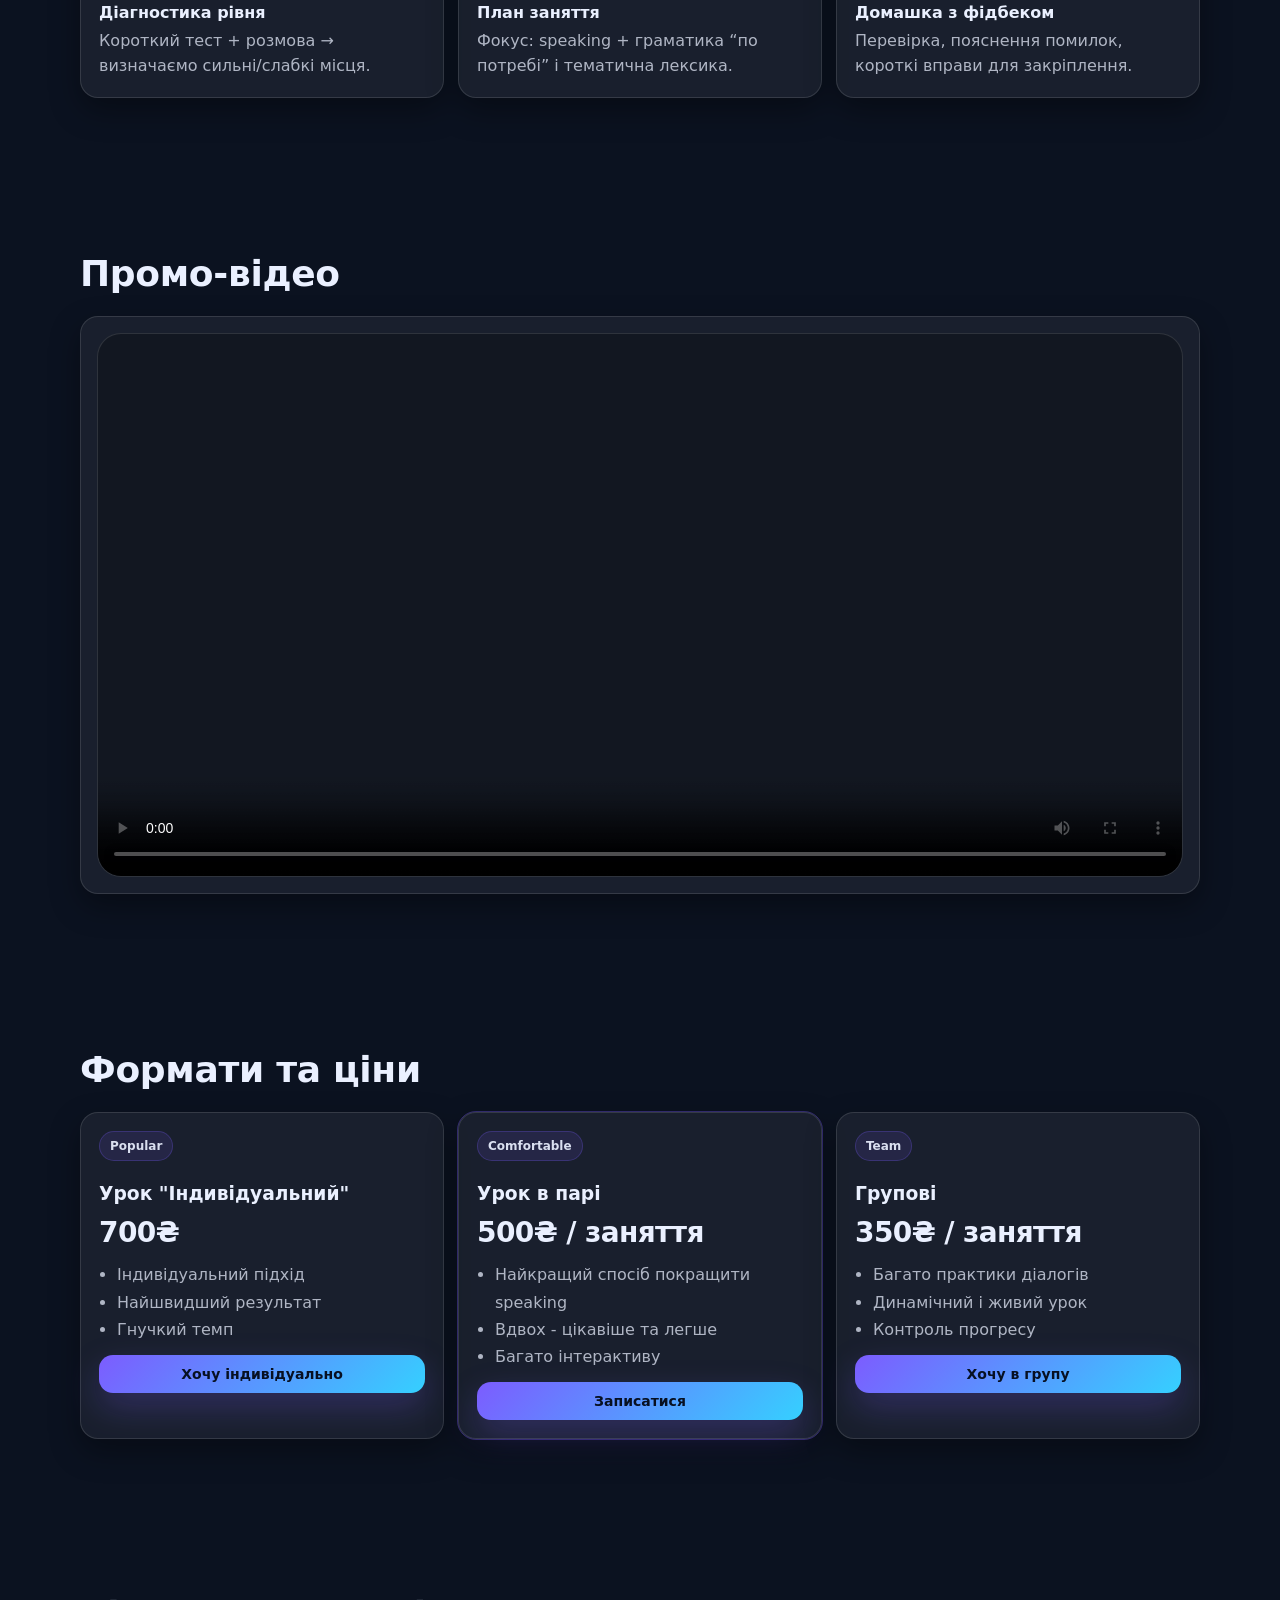
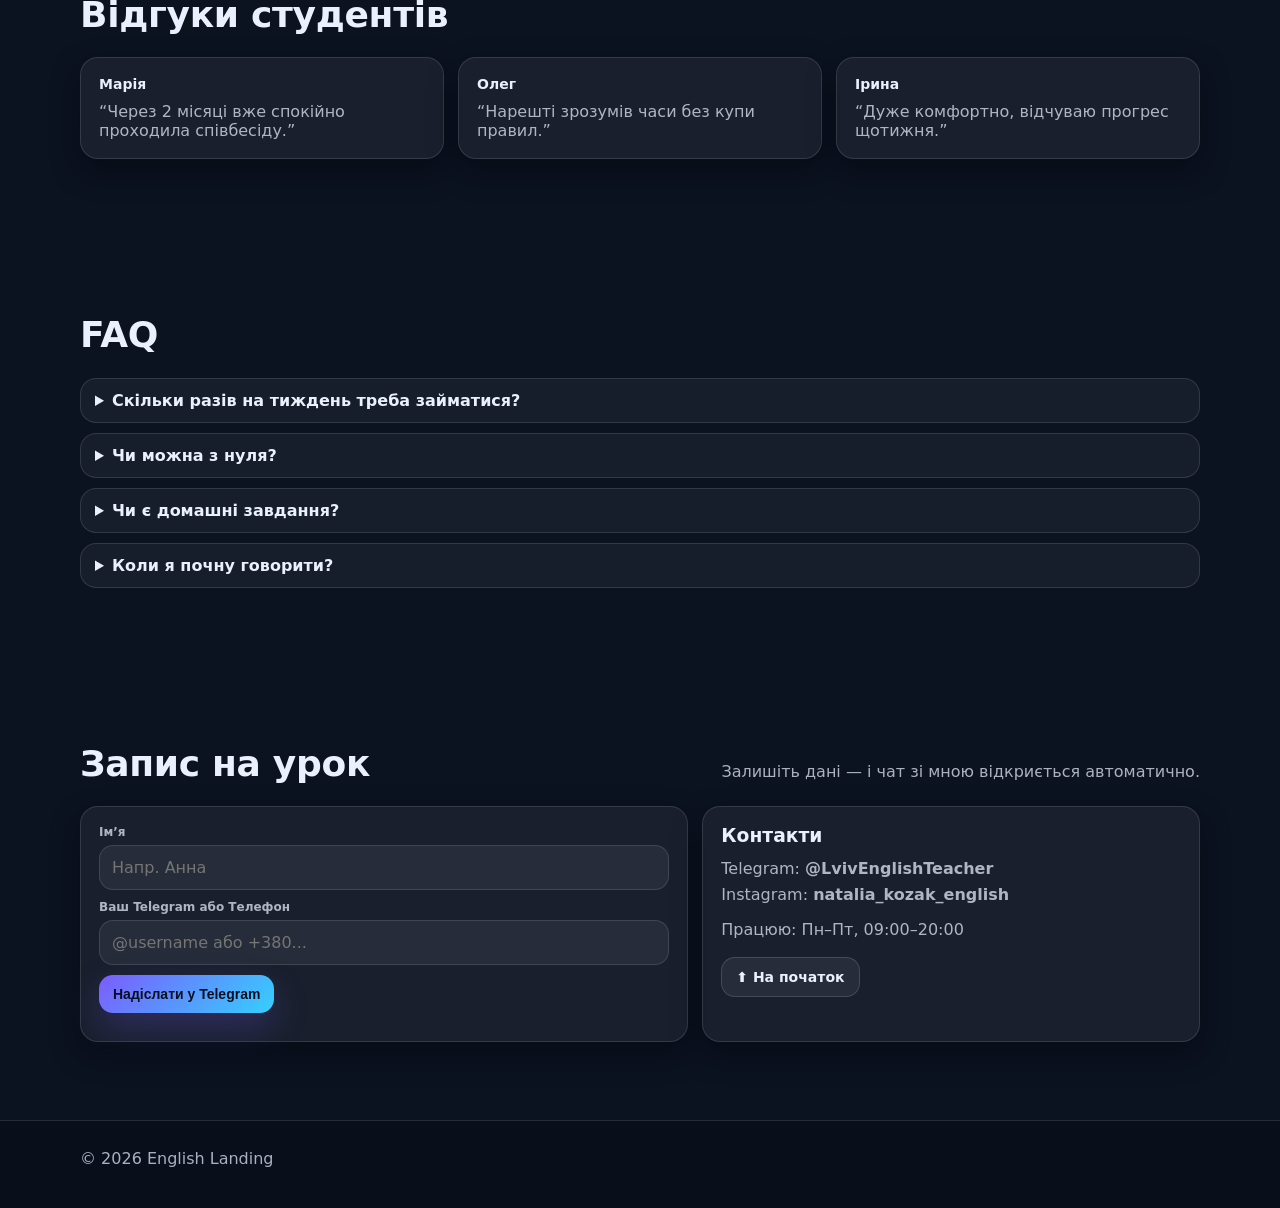
==== commit 1f3c5035: "index.html" ====
--- a/index.html
+++ b/index.html
@@ -37,7 +37,6 @@
         </div>
 
         <div class="nav-cta">
-          <button class="btn" id="themeBtn" type="button" title="Налаштувати фон і кнопки">🎨 Тема</button>
           <a class="btn btn-primary" href="#contact">Записатися</a>
           <button class="btn burger" id="burger" type="button" aria-label="Відкрити меню">☰</button>
         </div>
@@ -66,13 +65,15 @@
             <h1>Говоримо англійською з першого заняття</h1>
             <p class="hero-lead">
               Я - універсальний вчитель, бо навчаю усі рівні - від А1 до С1, загальну та бізнес англійську, специфічну англійську (підготовку до екзаменів, проходження співбесід, англійську для певних професій).
+			</p>
 			<p class="hero-lead">
               Я - дипломований викладач англійської мови - бакалавр і магістр ЛНУ імені Івана Франка.
+			</p>
 			<p class="hero-lead">
 			  Я - досвідчений викладач англійської мови - більше 7 років досвіду.
+			</p>
 			<p class="hero-lead">
 			  Я - класний вчитель, бо на наших заняттях цікаво та весело. Тут ти позбудешся страху, мовного бар'єру, невпевненості та отримаєш мотивацію.
-
             </p>
 
             <div class="hero-actions">
@@ -268,22 +269,6 @@
     </div>
   </footer>
 
-  <div class="theme-panel" id="themePanel">
-    <div class="card">
-      <div class="panel-head"><b>Налаштування теми</b><button class="btn" id="closeTheme">✕</button></div>
-      <div class="panel-grid">
-        <div class="control"><label for="bgColor">Фон</label><input id="bgColor" type="color" value="#0b1220" /></div>
-        <div class="control"><label for="accentColor">Акцент 1</label><input id="accentColor" type="color" value="#7c5cff" /></div>
-        <div class="control"><label for="accent2Color">Акцент 2</label><input id="accent2Color" type="color" value="#35d0ff" /></div>
-        <div class="control"><label for="radius">Радіус</label><input id="radius" type="number" value="18" /></div>
-      </div>
-      <div class="panel-actions">
-        <button class="btn btn-primary" id="saveTheme">Зберегти</button>
-        <button class="btn" id="resetTheme">Скинути</button>
-      </div>
-    </div>
-  </div>
-
   <script src="assets/js/script.js"></script>
 </body>
 </html>
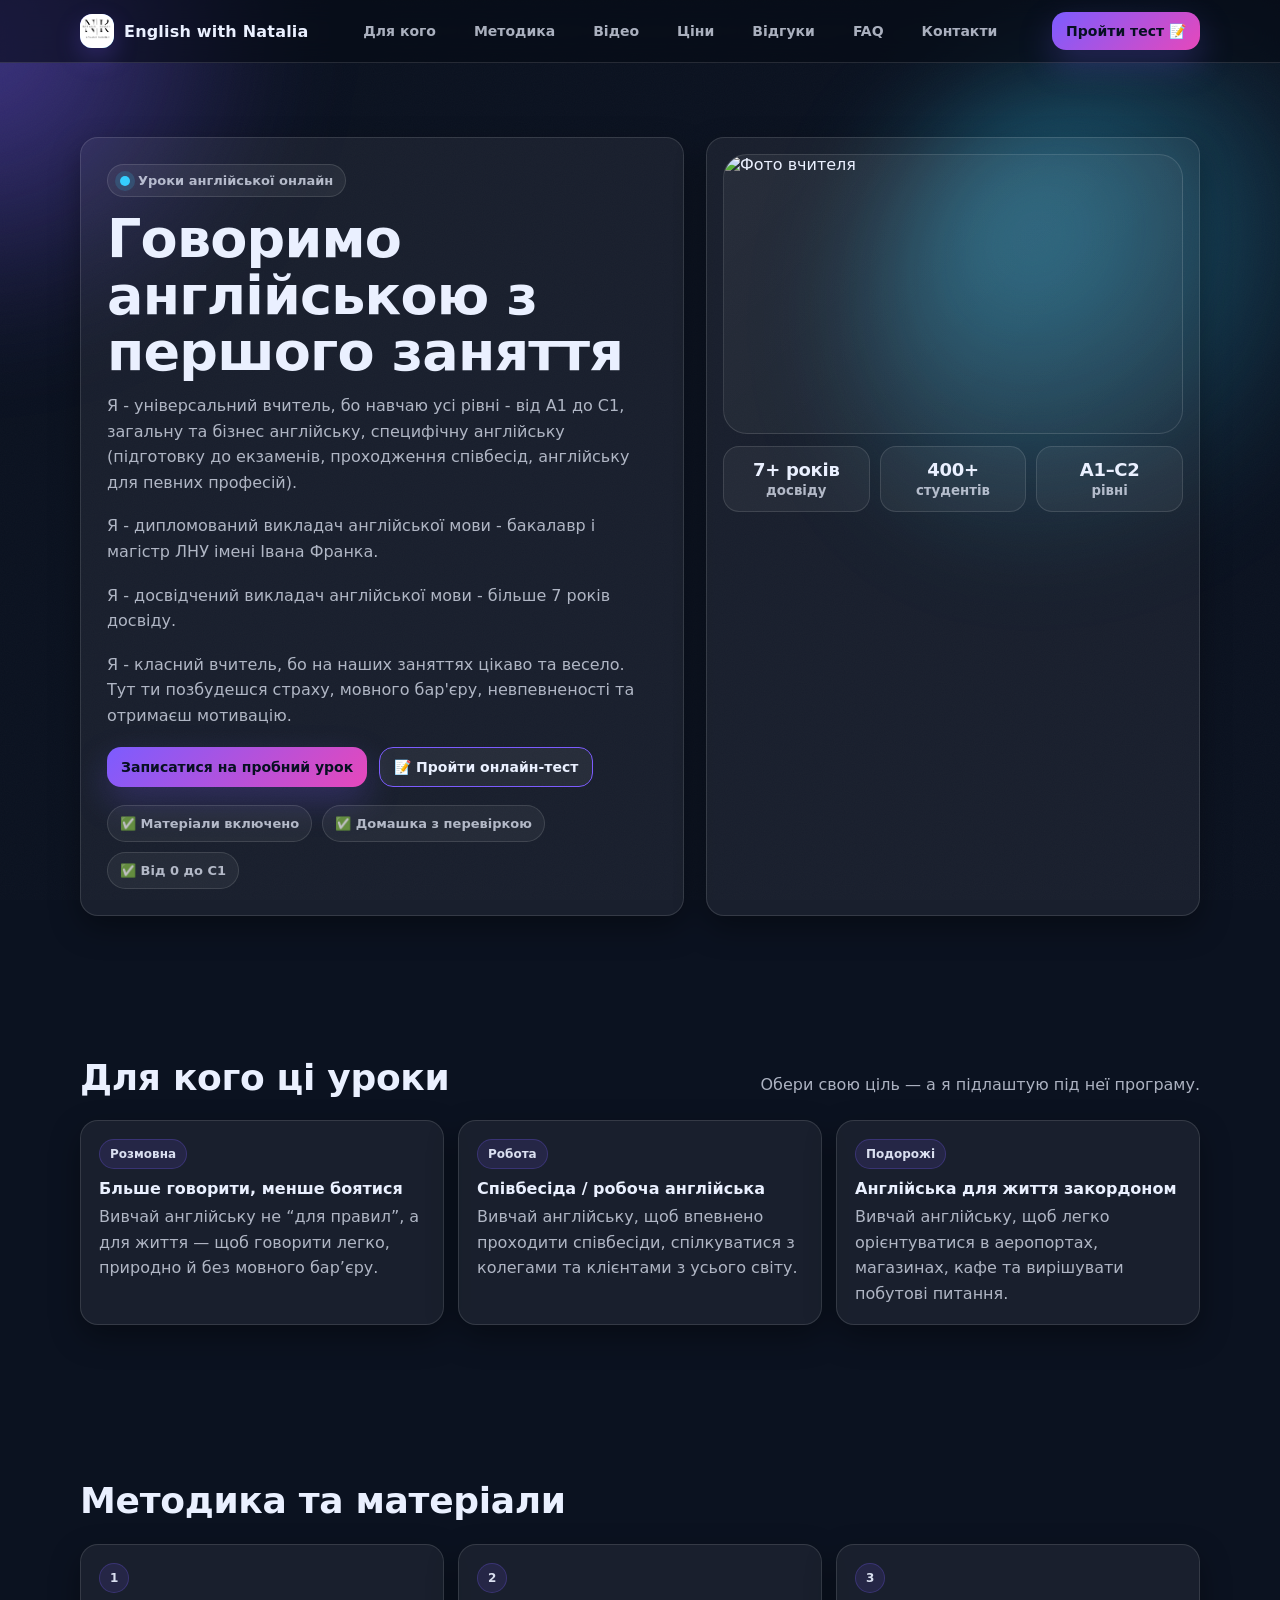
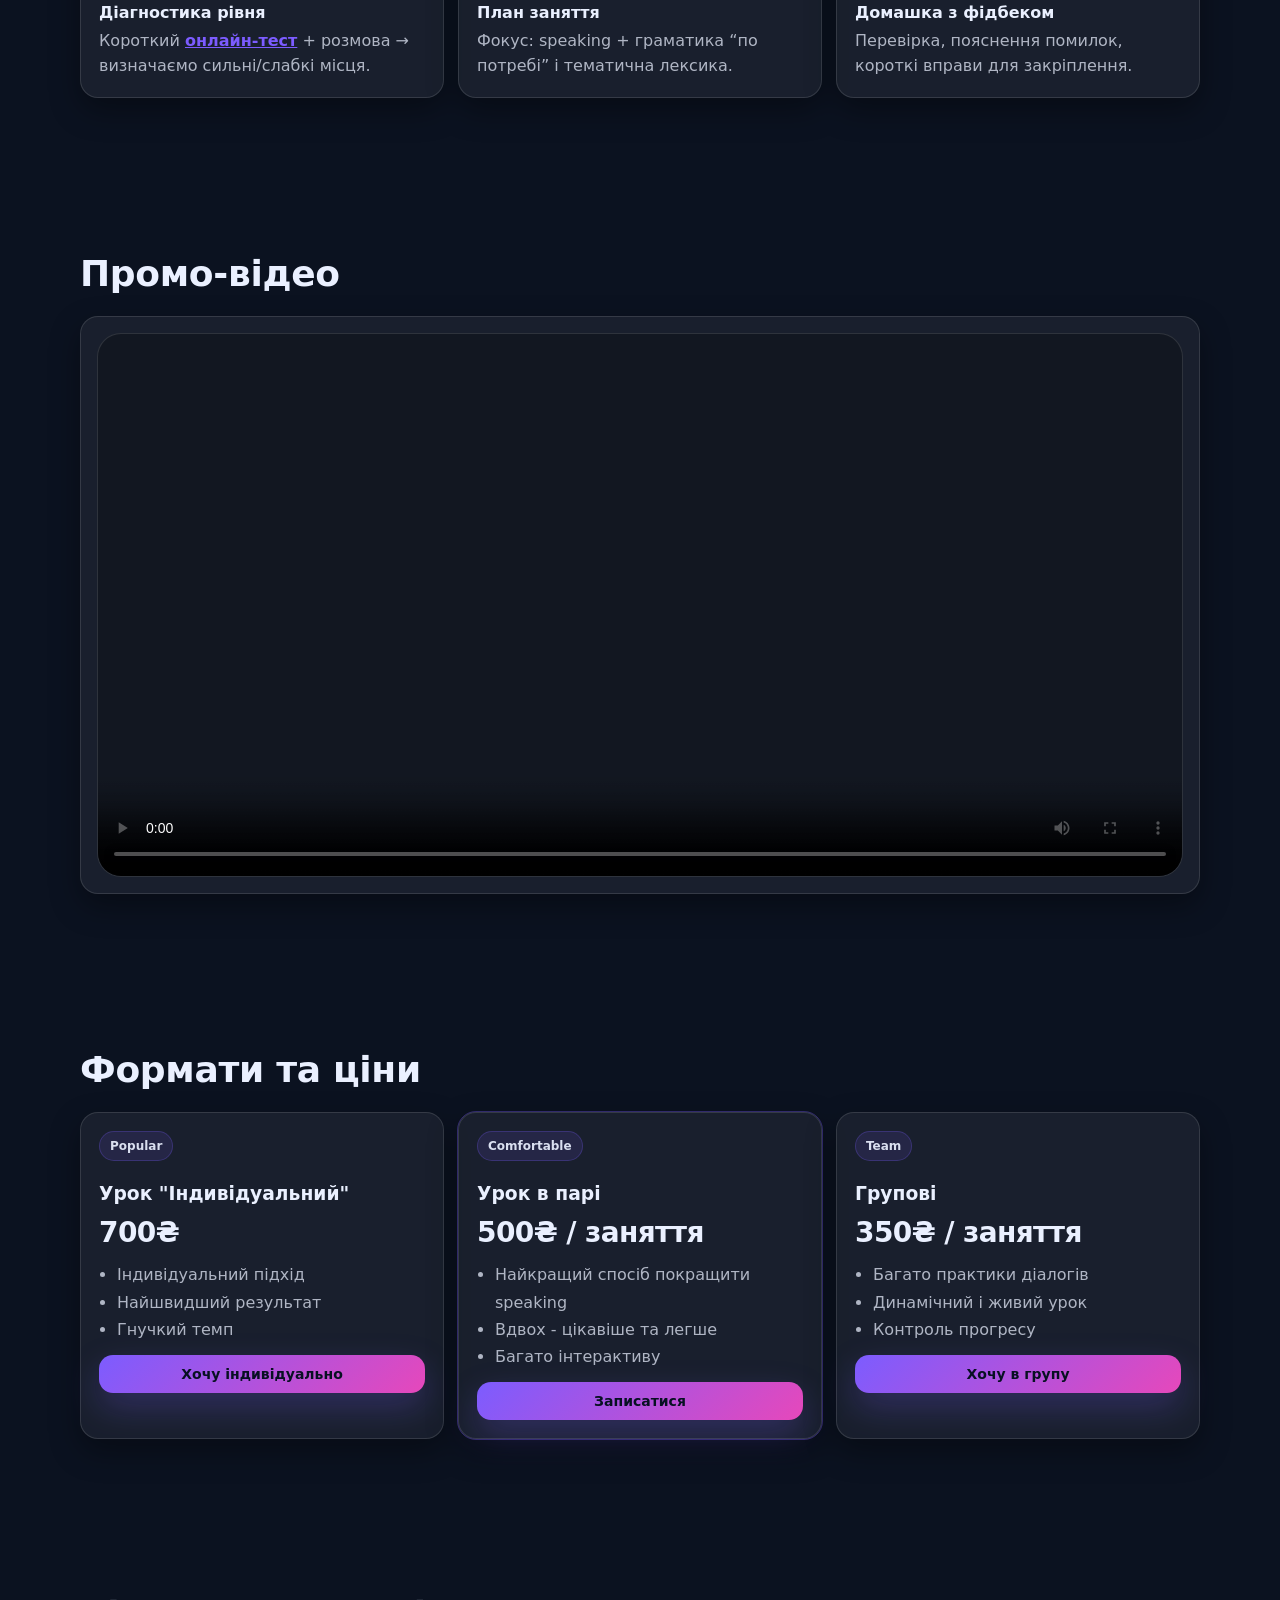
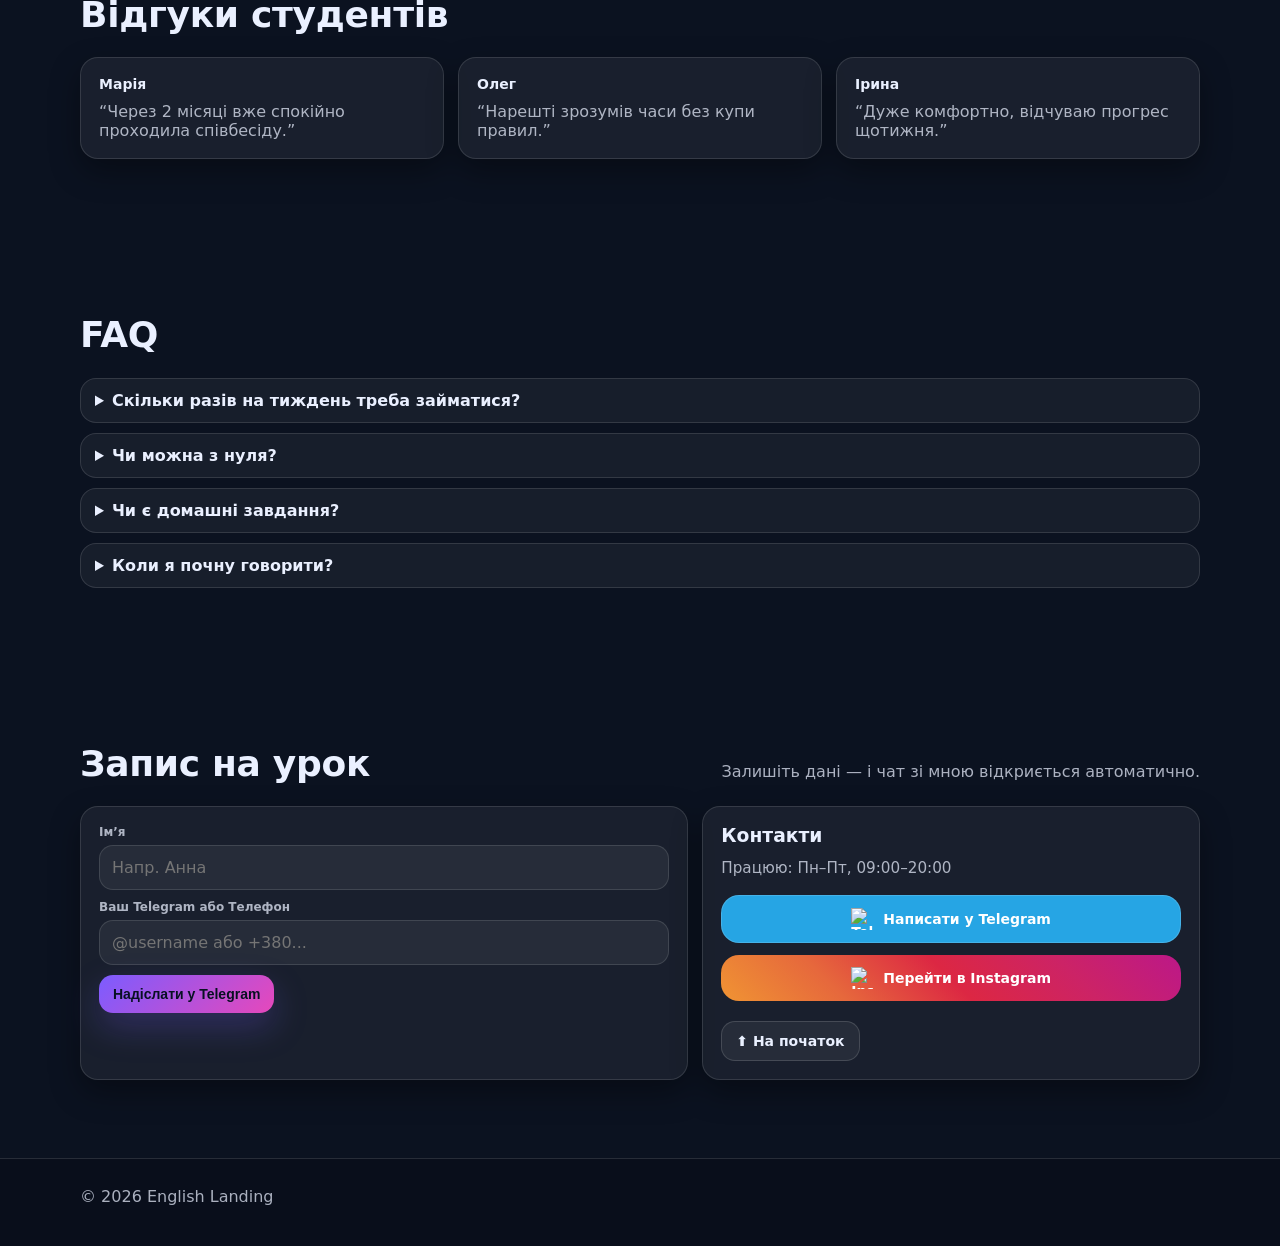
==== commit 3b5bda6b: "index.html" ====
--- a/index.html
+++ b/index.html
@@ -37,7 +37,7 @@
         </div>
 
         <div class="nav-cta">
-          <a class="btn btn-primary" href="#contact">Записатися</a>
+          <a class="btn btn-primary" href="test.html">Пройти тест 📝</a>
           <button class="btn burger" id="burger" type="button" aria-label="Відкрити меню">☰</button>
         </div>
       </nav>
@@ -52,6 +52,7 @@
         <a href="#reviews">Відгуки</a>
         <a href="#faq">FAQ</a>
         <a href="#contact">Контакти</a>
+        <a href="test.html" style="color: var(--accent); font-weight: 800;">📝 Пройти тест</a>
       </div>
     </div>
   </header>
@@ -78,7 +79,7 @@
 
             <div class="hero-actions">
               <a class="btn btn-primary" href="#contact">Записатися на пробний урок</a>
-              <a class="btn" href="#video">Дивитися промо-відео</a>
+              <a class="btn" href="test.html" style="border-color: var(--accent); color: var(--text);">📝 Пройти онлайн-тест</a>
             </div>
 
             <div class="pill-row">
@@ -95,7 +96,7 @@
             <div class="stats">
               <div class="stat"><b>7+ років</b><small>досвіду</small></div>
               <div class="stat"><b>400+</b><small>студентів</small></div>
-              <div class="stat"><b>A1–C1</b><small>рівні</small></div>
+              <div class="stat"><b>A1–C2</b><small>рівні</small></div>
             </div>
           </div>
         </div>
@@ -111,7 +112,7 @@
         <div class="grid-3">
           <div class="card feature">
             <div class="tag">Розмовна</div>
-            <h3>Більше говорити, менше боятися</h3>
+            <h3>Бльше говорити, менше боятися</h3>
             <p>Вивчай англійську не “для правил”, а для життя — щоб говорити легко, природно й без мовного бар’єру.</p>
           </div>
           <div class="card feature">
@@ -137,7 +138,7 @@
           <div class="card feature">
             <div class="tag">1</div>
             <h3>Діагностика рівня</h3>
-            <p>Короткий тест + розмова → визначаємо сильні/слабкі місця.</p>
+            <p>Короткий <a href="test.html" style="color: var(--accent); text-decoration: underline; font-weight:700;">онлайн-тест</a> + розмова → визначаємо сильні/слабкі місця.</p>
           </div>
           <div class="card feature">
             <div class="tag">2</div>
@@ -251,9 +252,20 @@
           </div>
           <div class="card contact-card">
             <h3 class="mb10">Контакти</h3>
-            <p>Telegram: <b>@LvivEnglishTeacher</b></p>
-            <p>Instagram: <b>natalia_kozak_english</b></p>
-            <p class="mt10">Працюю: Пн–Пт, 09:00–20:00</p>
+            <p class="mb15" style="font-size: 0.95rem; color: var(--muted); margin-bottom: 15px;">Працюю: Пн–Пт, 09:00–20:00</p>
+            
+            <!-- Блок кнопок соцмереж (Варіант 2 з власними лого) -->
+            <div style="display: flex; flex-direction: column; gap: 12px; margin-bottom: 20px; width: 100%;">
+              <a class="btn" href="https://t.me/LvivEnglishTeacher" target="_blank" style="display: flex; align-items: center; justify-content: center; gap: 10px; background: #26a5e4; color: #fff; padding: 12px; border-radius: var(--radius); font-weight: 700; text-decoration: none; transition: transform 0.2s ease, box-shadow 0.2s ease;" onmouseover="this.style.transform='scale(1.02)'; this.style.boxShadow='0 4px 15px rgba(38, 165, 228, 0.3)';" onmouseout="this.style.transform='scale(1)'; this.style.boxShadow='none';">
+                <img src="assets/img/TelegramLogo.png" alt="Telegram" style="width: 22px; height: 22px; object-fit: contain; display: block;" />
+                Написати у Telegram
+              </a>
+              <a class="btn" href="https://www.instagram.com/natalia_kozak_english?igsh=MTM4a3N6N2phZzVidw==" target="_blank" style="display: flex; align-items: center; justify-content: center; gap: 10px; background: linear-gradient(45deg, #f09433, #e6683c, #dc2743, #cc2366, #bc1888); color: #fff; padding: 12px; border-radius: var(--radius); font-weight: 700; border: none; text-decoration: none; transition: transform 0.2s ease, box-shadow 0.2s ease;" onmouseover="this.style.transform='scale(1.02)'; this.style.boxShadow='0 4px 15px rgba(220, 39, 67, 0.3)';" onmouseout="this.style.transform='scale(1)'; this.style.boxShadow='none';">
+                <img src="assets/img/InstagramLogo.png" alt="Instagram" style="width: 22px; height: 22px; object-fit: contain; display: block;" />
+                Перейти в Instagram
+              </a>
+            </div>
+
             <div class="contact-actions">
               <a class="btn" href="#hero">⬆︎ На початок</a>
             </div>
--- a/assets/css/style.css
+++ b/assets/css/style.css
@@ -7,7 +7,7 @@
   --border: rgba(255,255,255,.12);
 
   --accent: #7c5cff;
-  --accent-2: #35d0ff;
+  --accent-2: #E648BB;
 
   --btn-bg: linear-gradient(135deg, var(--accent), var(--accent-2));
   --btn-text: #071022;
@@ -446,54 +446,6 @@
   flex-wrap:wrap;
 }
 
-/* Theme panel */
-.theme-panel{
-  position:fixed;
-  right:14px;
-  bottom:14px;
-  z-index:60;
-  width: min(360px, calc(100vw - 28px));
-  display:none;
-}
-.theme-panel.open{ display:block; }
-.theme-panel .card{ padding:14px; }
-.panel-head{
-  display:flex;
-  justify-content:space-between;
-  align-items:center;
-  gap:10px;
-  margin-bottom:10px;
-}
-.panel-head b{ font-size:14px; }
-.panel-grid{
-  display:grid;
-  grid-template-columns: 1fr 1fr;
-  gap:10px;
-}
-.control{
-  display:flex;
-  flex-direction:column;
-  gap:6px;
-}
-.control label{
-  font-size:12px;
-  color: var(--muted);
-  font-weight:800;
-}
-.control input[type="color"]{
-  height:42px;
-  padding:0;
-  border-radius:12px;
-  overflow:hidden;
-  border:1px solid var(--border);
-  background: rgba(255,255,255,.06);
-}
-.panel-actions{
-  display:flex;
-  gap:10px;
-  margin-top:10px;
-}
-
 /* Responsive */
 @media (max-width: 920px){
   .hero-grid{ grid-template-columns: 1fr; }
@@ -505,4 +457,4 @@
   .burger{ display:inline-flex; }
   .stats{ grid-template-columns: repeat(3, 1fr); }
   .grid-3{ grid-template-columns: 1fr; }
-}+}
